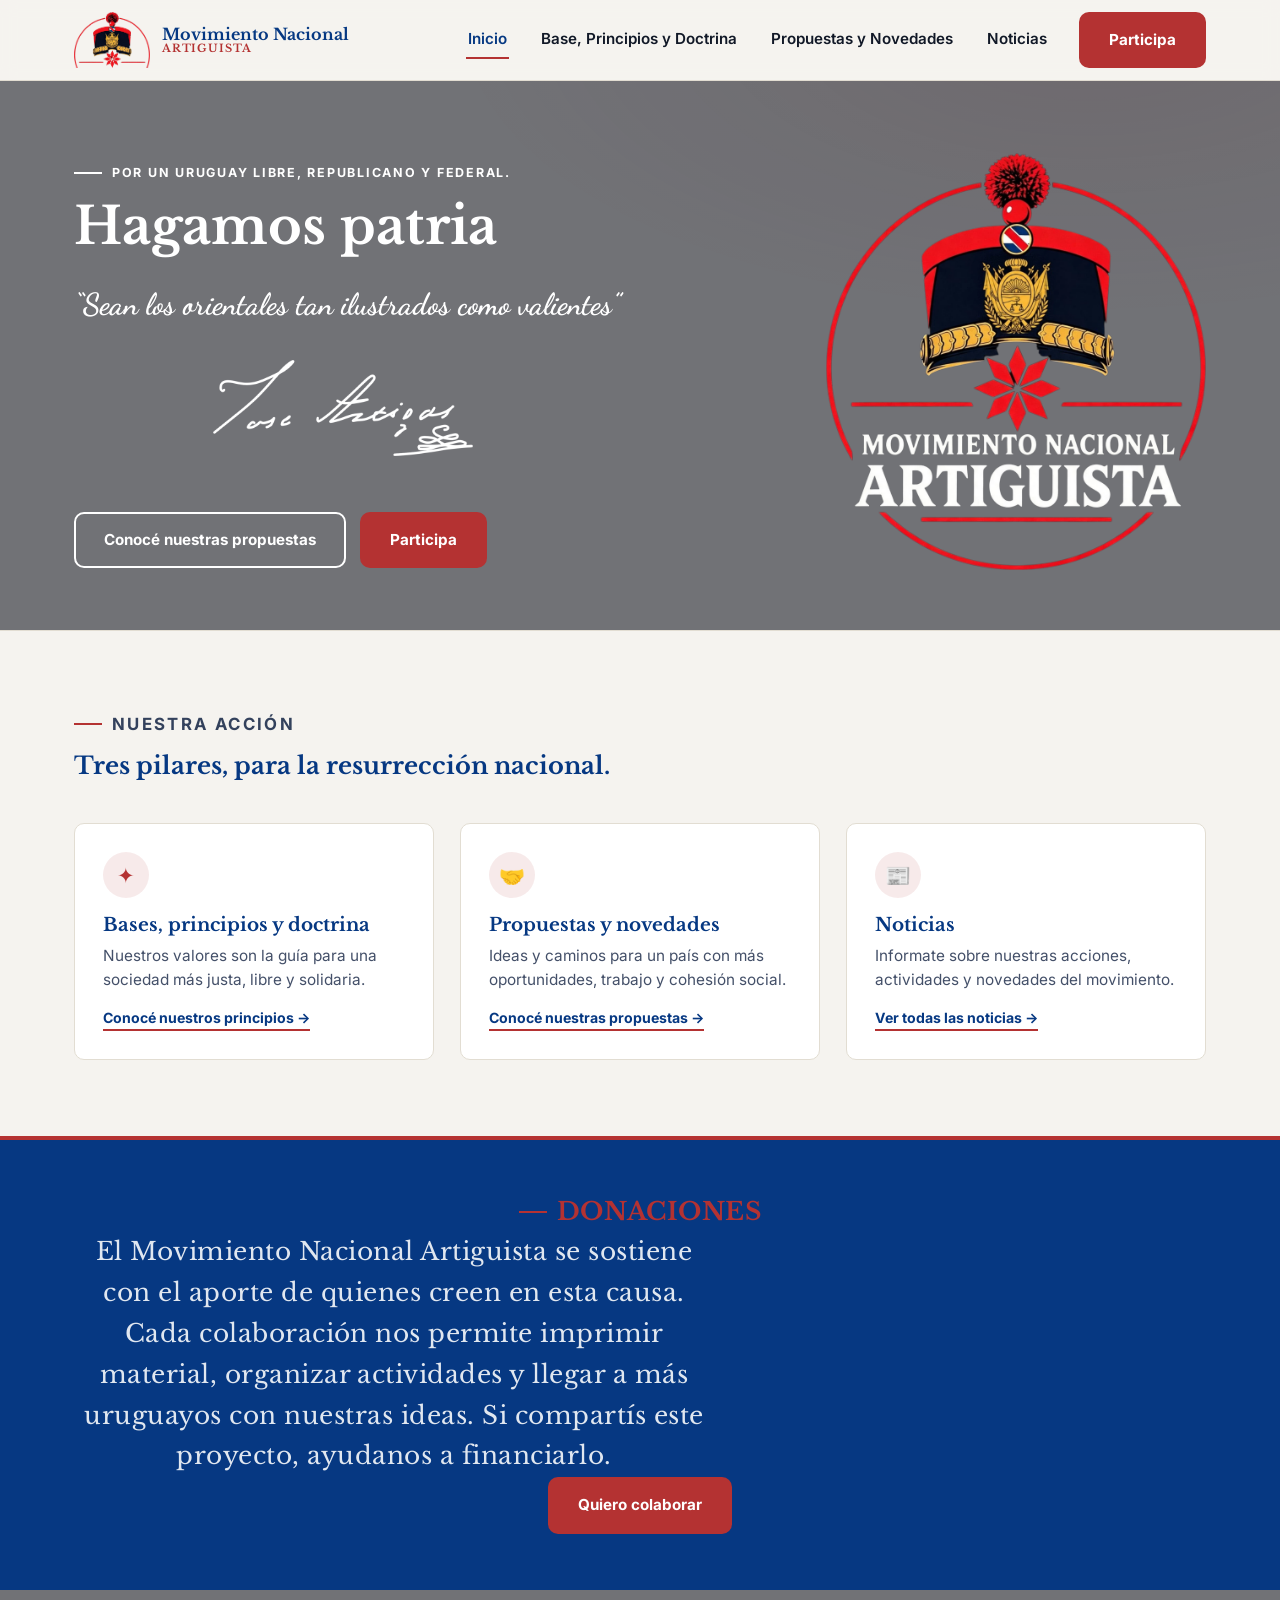
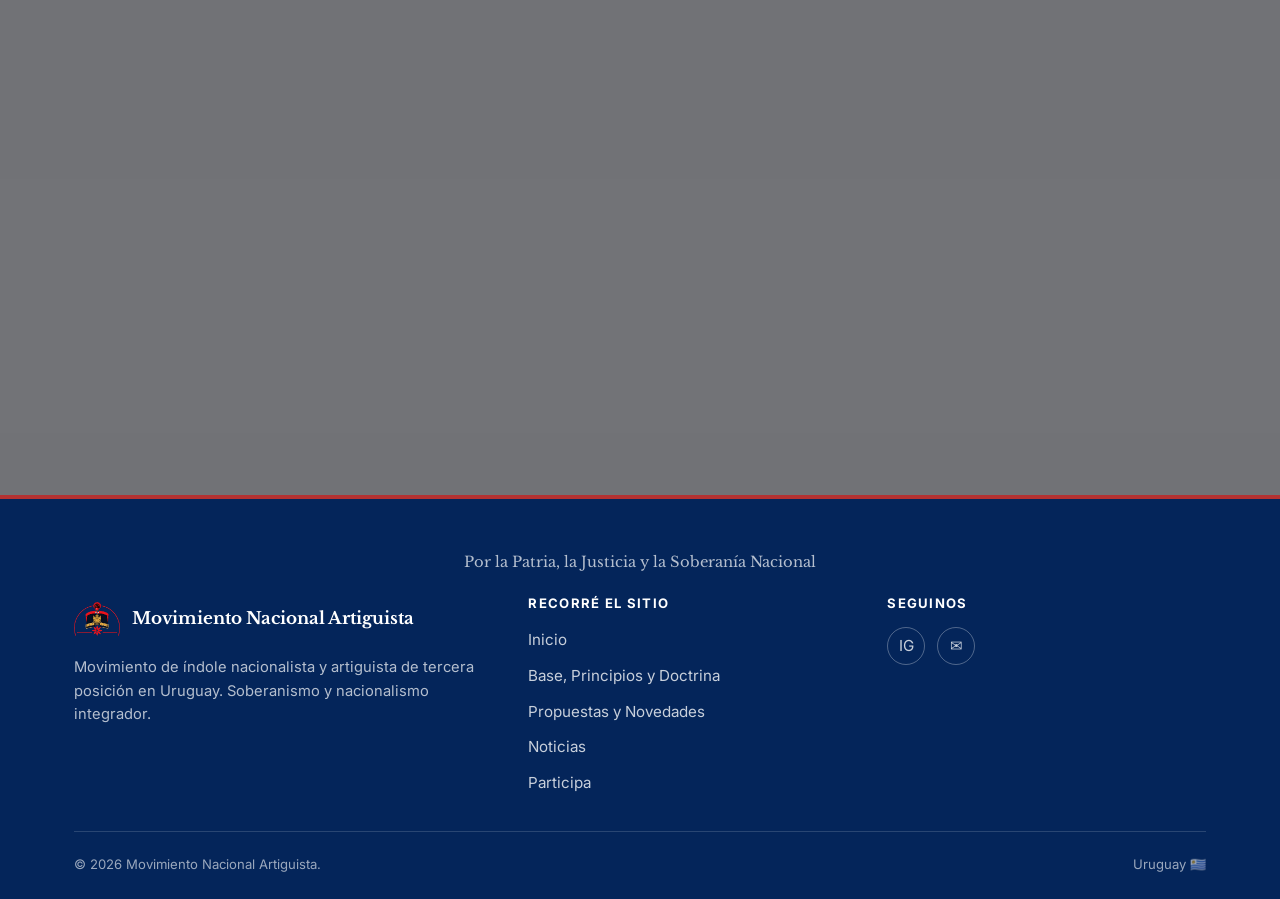
==== index.html @ 69b38fa6 "Convierte la franja de la cita en una sección de Donaciones Reemplaza "Gloria al movimiento..." por " ====
<!DOCTYPE html>
<html lang="es-UY">
<head>
<meta charset="UTF-8">
<meta name="viewport" content="width=device-width, initial-scale=1.0">
<title>Movimiento Nacional Artiguista — Hagamos patria</title>
<meta name="description" content="Movimiento Nacional Artiguista: nuestros principios, propuestas y actualidad. Nacionalismo de tercera posición en Uruguay, desde el legado de Artigas.">
<link rel="icon" href="assets/img/favicon.png">
<link rel="preconnect" href="https://fonts.googleapis.com">
<link rel="preconnect" href="https://fonts.gstatic.com" crossorigin>
<link href="https://fonts.googleapis.com/css2?family=Libre+Baskerville:wght@400;700&family=Inter:wght@400;500;600;700&family=Dancing+Script:wght@600;700&display=swap" rel="stylesheet">
<link rel="stylesheet" href="assets/css/styles.css">
</head>
<body>

<header class="encabezado">
  <div class="contenedor encabezado__barra">
    <a href="index.html" class="marca">
      <img src="assets/img/logo-sin-fondo.png" alt="Escudo del Movimiento Nacional Artiguista">
      <span class="marca__texto">
        <strong>Movimiento Nacional</strong>
        <span>ARTIGUISTA</span>
      </span>
    </a>
    <nav class="nav-principal" aria-label="Navegación principal">
      <a href="index.html" aria-current="page">Inicio</a>
      <a href="principios.html">Base, Principios y Doctrina</a>
      <a href="propuestas.html">Propuestas y Novedades</a>
      <a href="noticias.html">Noticias</a>
      <a href="participa.html" class="boton boton-rojo">Participa</a>
    </nav>
    <button class="menu-toggle" aria-label="Abrir menú" aria-expanded="false"><span></span></button>
  </div>
</header>

<main>
  <section class="hero hero--video">
    <video class="seccion__video-fondo" autoplay muted loop playsinline>
      <source src="assets/video/bandera-mna-filtro.mp4" type="video/mp4">
    </video>
    <div class="seccion__video-capa"></div>
    <div class="contenedor hero__grid">
      <div>
        <p class="eyebrow">Por un Uruguay libre, republicano y federal.</p>
        <h1>Hagamos patria</h1>
        <div class="hero__cita">
          <p class="hero__lead">&ldquo;Sean los orientales tan ilustrados como valientes&rdquo;</p>
          <img src="assets/img/firma-artigas.png" alt="Firma de José Artigas" class="hero__firma">
        </div>
        <div class="hero__acciones">
          <a href="propuestas.html" class="boton boton-secundario">Conocé nuestras propuestas</a>
          <a href="participa.html" class="boton boton-rojo">Participa</a>
        </div>
      </div>
      <div class="hero__logo">
        <img src="assets/img/logo-nuevo.png" alt="Escudo del Movimiento Nacional Artiguista">
      </div>
    </div>
  </section>

  <section class="seccion">
    <div class="contenedor">
      <div class="seccion__cabecera">
        <p class="eyebrow">Nuestra acción</p>
        <h2>Tres pilares, para la resurrección nacional.</h2>
      </div>
      <div class="grilla-3">
        <article class="tarjeta">
          <div class="tarjeta__icono">✦</div>
          <h3>Bases, principios y doctrina</h3>
          <p>Nuestros valores son la guía para una sociedad más justa, libre y solidaria.</p>
          <a href="principios.html" class="tarjeta__enlace">Conocé nuestros principios →</a>
        </article>
        <article class="tarjeta">
          <div class="tarjeta__icono">🤝</div>
          <h3>Propuestas y novedades</h3>
          <p>Ideas y caminos para un país con más oportunidades, trabajo y cohesión social.</p>
          <a href="propuestas.html" class="tarjeta__enlace">Conocé nuestras propuestas →</a>
        </article>
        <article class="tarjeta">
          <div class="tarjeta__icono">📰</div>
          <h3>Noticias</h3>
          <p>Informate sobre nuestras acciones, actividades y novedades del movimiento.</p>
          <a href="noticias.html" class="tarjeta__enlace">Ver todas las noticias →</a>
        </article>
      </div>
    </div>
  </section>

  <section class="franja-lema">
    <div class="contenedor">
      <p class="eyebrow">Donaciones</p>
      <p class="franja-lema__texto">El Movimiento Nacional Artiguista se sostiene con el aporte de quienes creen en esta causa. Cada colaboración nos permite imprimir material, organizar actividades y llegar a más uruguayos con nuestras ideas. Si compartís este proyecto, ayudanos a financiarlo.</p>
      <a href="participa.html" class="boton boton-rojo">Quiero colaborar</a>
    </div>
  </section>

  <section class="franja-video">
    <video class="seccion__video-fondo" autoplay muted loop playsinline>
      <source src="assets/video/bandera-ondea.mp4" type="video/mp4">
    </video>
    <div class="seccion__video-capa"></div>
  </section>

</main>

<footer class="pie">
  <div class="contenedor">
    <p class="pie__lema">Por la Patria, la Justicia y la Soberanía Nacional</p>
    <div class="pie__grid">
      <div>
        <div class="pie__marca">
          <img src="assets/img/logo-sin-fondo.png" alt="Escudo del Movimiento Nacional Artiguista">
          <strong>Movimiento Nacional Artiguista</strong>
        </div>
        <p>Movimiento de índole nacionalista y artiguista de tercera posición en Uruguay. Soberanismo y nacionalismo integrador.</p>
      </div>
      <div>
        <h4>Recorré el sitio</h4>
        <ul>
          <li><a href="index.html">Inicio</a></li>
          <li><a href="principios.html">Base, Principios y Doctrina</a></li>
          <li><a href="propuestas.html">Propuestas y Novedades</a></li>
          <li><a href="noticias.html">Noticias</a></li>
          <li><a href="participa.html">Participa</a></li>
        </ul>
      </div>
      <div>
        <h4>Seguinos</h4>
        <div class="pie__redes">
          <a href="https://www.instagram.com/movimiento_nacionalartiguista/" target="_blank" rel="noopener">IG</a>
          <a href="mailto:mna1811.uy@gmail.com">✉</a>
        </div>
      </div>
    </div>
    <div class="pie__inferior">
      <span>© 2026 Movimiento Nacional Artiguista.</span>
      <span>Uruguay 🇺🇾</span>
    </div>
  </div>
</footer>

<script src="assets/js/backend.js"></script>
<script src="assets/js/main.js"></script>
</body>
</html>
---- assets/css/styles.css ----
/* ==========================================================================
   Movimiento Nacional Artiguista — sistema de estilos
   Paleta e identidad tomadas de la propuesta de marca (idea.png):
   Azul #063882 · Rojo #B43232 · Fondo #F5F3EF · Texto #111827
   ========================================================================== */

:root {
  --azul: #063882;
  --azul-oscuro: #04255a;
  --rojo: #b43232;
  --crema: #f5f3ef;
  --tinta: #111827;
  --blanco: #ffffff;
  --borde: #e2ddd2;

  --fuente-titulo: "Libre Baskerville", "Georgia", serif;
  --fuente-texto: "Inter", "Manrope", -apple-system, BlinkMacSystemFont, sans-serif;

  --radio: 10px;
  --sombra: 0 12px 30px rgba(6, 56, 130, 0.12);
  --ancho-maximo: 1180px;
}

* { box-sizing: border-box; }

html { scroll-behavior: smooth; }

body {
  margin: 0;
  background: var(--crema);
  color: var(--tinta);
  font-family: var(--fuente-texto);
  line-height: 1.6;
  -webkit-font-smoothing: antialiased;
}

img { max-width: 100%; display: block; }

a { color: inherit; text-decoration: none; }

h1, h2, h3, h4 {
  font-family: var(--fuente-titulo);
  line-height: 1.15;
  margin: 0 0 .5em;
  color: var(--azul);
  font-weight: 700;
}

p { margin: 0 0 1em; }

.contenedor {
  width: 100%;
  max-width: var(--ancho-maximo);
  margin: 0 auto;
  padding: 0 24px;
}

.eyebrow {
  display: inline-flex;
  align-items: center;
  gap: 10px;
  font-size: .78rem;
  font-weight: 700;
  letter-spacing: .14em;
  text-transform: uppercase;
  color: var(--rojo);
  margin-bottom: 14px;
}
.eyebrow::before {
  content: "";
  width: 28px;
  height: 2px;
  background: var(--rojo);
  display: inline-block;
}

/* ---------- Botones ---------- */
.boton {
  display: inline-flex;
  align-items: center;
  justify-content: center;
  gap: 8px;
  padding: 14px 28px;
  border-radius: var(--radio);
  font-family: var(--fuente-texto);
  font-weight: 700;
  font-size: .95rem;
  border: 2px solid transparent;
  cursor: pointer;
  transition: transform .15s ease, background .15s ease, color .15s ease, border-color .15s ease;
}
.boton:hover { transform: translateY(-2px); }
.boton-primario { background: var(--azul); color: var(--blanco); }
.boton-primario:hover { background: var(--azul-oscuro); }
.boton-secundario { background: transparent; border-color: var(--azul); color: var(--azul); }
.boton-secundario:hover { background: var(--azul); color: var(--blanco); }
.boton-rojo { background: var(--rojo); color: var(--blanco); }
.boton-rojo:hover { background: #902828; }

/* ---------- Header ---------- */
.encabezado {
  position: sticky;
  top: 0;
  z-index: 100;
  background: rgba(245, 243, 239, 0.92);
  backdrop-filter: saturate(160%) blur(8px);
  border-bottom: 1px solid var(--borde);
}
.encabezado__barra {
  display: flex;
  align-items: center;
  justify-content: space-between;
  padding: 12px 24px;
  gap: 16px;
}
.marca {
  display: flex;
  align-items: center;
  gap: 12px;
  font-family: var(--fuente-titulo);
}
.marca img { width: auto; height: 56px; object-fit: contain; }
.marca__texto { line-height: 1.05; }
.marca__texto strong { display: block; font-size: 1rem; color: var(--azul); }
.marca__texto span { display: block; font-size: .68rem; letter-spacing: .08em; color: var(--rojo); font-weight: 700; }

.nav-principal { display: flex; align-items: center; gap: 30px; }
.nav-principal a {
  font-weight: 600;
  font-size: .95rem;
  color: var(--tinta);
  padding: 6px 2px;
  border-bottom: 2px solid transparent;
  transition: color .15s ease, border-color .15s ease;
}
.nav-principal a:hover,
.nav-principal a[aria-current="page"] {
  color: var(--azul);
  border-color: var(--rojo);
}
.nav-principal a.boton-rojo,
.nav-principal a.boton-rojo:hover,
.nav-principal a.boton-rojo[aria-current="page"] {
  color: var(--blanco);
  font-weight: 700;
  padding: 14px 28px;
  border-radius: var(--radio);
  border-color: transparent;
}

.menu-toggle {
  display: none;
  background: none;
  border: 2px solid var(--azul);
  border-radius: 8px;
  width: 42px;
  height: 38px;
  cursor: pointer;
  align-items: center;
  justify-content: center;
}
.menu-toggle span,
.menu-toggle span::before,
.menu-toggle span::after {
  content: "";
  display: block;
  width: 20px;
  height: 2px;
  background: var(--azul);
  position: relative;
}
.menu-toggle span::before { position: absolute; top: -6px; }
.menu-toggle span::after { position: absolute; top: 6px; }

/* ---------- Hero ---------- */
.hero {
  position: relative;
  overflow: hidden;
  background:
    radial-gradient(1100px 500px at 85% -10%, rgba(180,50,50,.10), transparent 60%),
    var(--crema);
  border-bottom: 1px solid var(--borde);
}
.hero__grid {
  display: grid;
  grid-template-columns: 1.05fr .95fr;
  gap: 40px;
  align-items: center;
  padding: 72px 24px 60px;
}
.hero h1 { font-size: clamp(2.1rem, 4vw, 3.2rem); }
.hero__lead { font-size: 1.12rem; max-width: 46ch; color: #33415c; }
.hero__acciones { display: flex; gap: 14px; margin-top: 28px; flex-wrap: wrap; }

.hero__grafico {
  position: relative;
  aspect-ratio: 4 / 3;
  border-radius: 18px;
  background: linear-gradient(135deg, var(--azul) 0%, var(--azul) 52%, var(--crema) 52%, var(--crema) 100%);
  box-shadow: var(--sombra);
  display: flex;
  align-items: center;
  justify-content: center;
  overflow: hidden;
}
.hero__grafico img { width: 62%; filter: drop-shadow(0 10px 20px rgba(0,0,0,.25)); }
.hero__grafico::after {
  content: "";
  position: absolute; inset: 0;
  background: repeating-linear-gradient(45deg, rgba(255,255,255,.05) 0 2px, transparent 2px 6px);
  pointer-events: none;
}

/* ---------- Franja lema ---------- */
.franja-lema {
  background: var(--azul);
  color: var(--blanco);
  text-align: center;
  padding: 56px 24px;
  position: relative;
}
.franja-lema::before {
  content: "";
  position: absolute; top: 0; left: 0; right: 0; height: 4px;
  background: var(--rojo);
}
.franja-lema p {
  margin: 0;
  font-family: var(--fuente-titulo);
  font-size: clamp(1.05rem, 2.2vw, 1.55rem);
  letter-spacing: .02em;
}
.franja-lema .eyebrow { justify-content: center; }
.franja-lema__texto {
  font-family: var(--fuente-texto);
  font-size: 1.05rem;
  line-height: 1.65;
  letter-spacing: normal;
  max-width: 640px;
  margin: 0 auto 26px;
  color: rgba(255,255,255,.88);
}

/* ---------- Secciones genéricas ---------- */
.seccion { padding: 76px 24px; }
.seccion--alterna { background: var(--blanco); border-top: 1px solid var(--borde); border-bottom: 1px solid var(--borde); }

.seccion--video { position: relative; overflow: hidden; }
.seccion__video-fondo {
  position: absolute; inset: 0; width: 100%; height: 100%;
  object-fit: cover; z-index: 0;
}
.seccion__video-capa { position: absolute; inset: 0; background: rgba(6,10,20,.55); z-index: 1; }
.seccion--video > .contenedor { position: relative; z-index: 2; }
.seccion--video .seccion__cabecera p.eyebrow { color: #fff; }
.seccion--video .seccion__cabecera p.eyebrow::before { background: #fff; }
.seccion--video .seccion__cabecera h2 { color: #fff; }
.hero--video .seccion__video-fondo { inset: 0 0 auto 0; height: 150%; object-position: center top; }
.franja-video { position: relative; overflow: hidden; height: 505px; }
.hero__cita { display: inline-block; text-align: center; max-width: 100%; }
.hero__cita .hero__lead {
  text-align: left;
  font-family: 'Dancing Script', cursive;
  font-weight: 700;
  font-size: 1.9rem;
  max-width: none;
}
.hero__firma { display: block; width: min(70%, 260px); height: auto; margin: 10px auto 28px; transform: translateX(-18px); }
.hero__logo { display: flex; align-items: center; justify-content: flex-end; }
.hero__logo img { width: min(100%, 380px); }
.hero--video > .contenedor { position: relative; z-index: 2; }
.hero--video .eyebrow { color: #fff; }
.hero--video .eyebrow::before { background: #fff; }
.hero--video h1,
.hero--video .hero__lead { color: #fff; }
.hero--video .boton-secundario { border-color: #fff; color: #fff; }
.hero--video .boton-secundario:hover { background: #fff; color: var(--azul); }
.seccion__cabecera { max-width: 720px; margin-bottom: 44px; }
.seccion__cabecera p { color: #33415c; font-size: 1.05rem; }

.pagina-hero {
  padding: 56px 24px 44px;
  border-bottom: 1px solid var(--borde);
  background: linear-gradient(180deg, rgba(6,56,130,.05), transparent);
}
.pagina-hero h1 { font-size: clamp(1.9rem, 3.4vw, 2.6rem); }
.pagina-hero__lead { max-width: 62ch; color: #33415c; font-size: 1.08rem; }
.pagina-hero .boton { margin-top: 22px; }

/* ---------- Tarjetas / grillas ---------- */
.grilla-3 { display: grid; grid-template-columns: repeat(3, 1fr); gap: 26px; }
.grilla-2 { display: grid; grid-template-columns: repeat(2, 1fr); gap: 26px; }

.seccion-dividida {
  display: grid;
  grid-template-columns: 1fr 1fr;
  gap: 48px;
  align-items: center;
}
.seccion-dividida--participa { grid-template-columns: 1.1fr .9fr; align-items: flex-start; }
.seccion-dividida > *,
.grilla-3 > *,
.grilla-2 > *,
.admin-mensajes-grid > * { min-width: 0; }

.tarjeta {
  background: var(--blanco);
  border: 1px solid var(--borde);
  border-radius: var(--radio);
  padding: 28px;
  transition: transform .15s ease, box-shadow .15s ease;
}
.tarjeta:hover { transform: translateY(-4px); box-shadow: var(--sombra); }
.tarjeta__icono {
  width: 46px; height: 46px;
  display: flex; align-items: center; justify-content: center;
  border-radius: 50%;
  background: rgba(180,50,50,.10);
  color: var(--rojo);
  margin-bottom: 16px;
  font-size: 1.3rem;
}
.tarjeta h3 { font-size: 1.15rem; margin-bottom: 8px; }
.tarjeta p { color: #445069; font-size: .96rem; margin-bottom: 0; }
.tarjeta__enlace {
  display: inline-block;
  margin-top: 14px;
  font-weight: 700;
  font-size: .88rem;
  color: var(--azul);
  border-bottom: 2px solid var(--rojo);
}

.tarjeta--principio { border-top: 4px solid var(--rojo); }
.tarjeta--noticia { display: flex; flex-direction: column; gap: 10px; }
.tarjeta--noticia .fecha {
  font-size: .78rem; text-transform: uppercase; letter-spacing: .08em;
  color: var(--rojo); font-weight: 700;
}

/* ---------- Propuestas: bloques con numeración ---------- */
.eje-propuesta {
  display: grid;
  grid-template-columns: 90px 1fr;
  gap: 22px;
  padding: 30px 0;
  border-bottom: 1px solid var(--borde);
}
.eje-propuesta:last-child { border-bottom: none; }
.eje-propuesta__numero {
  font-family: var(--fuente-titulo);
  font-size: 2.4rem;
  color: var(--rojo);
  opacity: .85;
}
.eje-propuesta ul { margin: 12px 0 0; padding-left: 20px; color: #33415c; }
.eje-propuesta li { margin-bottom: 6px; }

/* ---------- Formulario Participá ---------- */
.formulario {
  background: var(--blanco);
  border: 1px solid var(--borde);
  border-radius: 14px;
  padding: 34px;
  box-shadow: var(--sombra);
}
.campo { margin-bottom: 18px; display: flex; flex-direction: column; gap: 6px; }
.campo label { font-weight: 700; font-size: .88rem; }
.campo input,
.campo select,
.campo textarea {
  font-family: var(--fuente-texto);
  font-size: .96rem;
  padding: 12px 14px;
  border: 1px solid var(--borde);
  border-radius: 8px;
  background: var(--crema);
  color: var(--tinta);
}
.campo input:focus,
.campo select:focus,
.campo textarea:focus {
  outline: none;
  border-color: var(--azul);
  background: var(--blanco);
}
.campo-fila { display: grid; grid-template-columns: 1fr 1fr; gap: 16px; }
.mensaje-envio {
  display: none;
  margin-top: 16px;
  padding: 14px 16px;
  border-radius: 8px;
  background: rgba(6,56,130,.08);
  color: var(--azul);
  font-weight: 600;
  font-size: .92rem;
}
.mensaje-envio.visible { display: block; }

.vias-contacto { display: flex; flex-direction: column; gap: 22px; }
.via-contacto { display: flex; gap: 14px; align-items: flex-start; }
.via-contacto__icono {
  width: 42px; height: 42px; border-radius: 50%;
  background: var(--azul); color: var(--blanco);
  display: flex; align-items: center; justify-content: center;
  flex-shrink: 0; font-size: 1.05rem;
}
.via-contacto h4 { margin: 0 0 4px; font-family: var(--fuente-texto); font-size: 1rem; color: var(--tinta); }
.via-contacto p { margin: 0; color: #445069; font-size: .92rem; }
.via-contacto a { color: var(--azul); font-weight: 700; }

/* ---------- Footer ---------- */
.pie {
  background: var(--azul-oscuro);
  color: rgba(255,255,255,.88);
  padding: 56px 24px 24px;
  position: relative;
}
.pie::before {
  content: "";
  position: absolute; top: 0; left: 0; right: 0; height: 4px;
  background: var(--rojo);
}
.pie__grid {
  display: grid;
  grid-template-columns: 1.3fr 1fr 1fr;
  gap: 40px;
  padding-bottom: 36px;
  border-bottom: 1px solid rgba(255,255,255,.15);
}
.pie__marca { display: flex; gap: 12px; align-items: center; margin-bottom: 14px; }
.pie__marca img { width: 46px; height: 46px; object-fit: contain; }
.pie__marca strong { display: block; font-family: var(--fuente-titulo); color: var(--blanco); font-size: 1.05rem; }
.pie p { color: rgba(255,255,255,.7); font-size: .92rem; }
.pie h4 { color: var(--blanco); font-family: var(--fuente-texto); font-size: .82rem; text-transform: uppercase; letter-spacing: .1em; margin-bottom: 16px; }
.pie ul { list-style: none; margin: 0; padding: 0; display: flex; flex-direction: column; gap: 10px; }
.pie a { color: rgba(255,255,255,.78); font-size: .95rem; }
.pie a:hover { color: var(--blanco); }
.pie__redes { display: flex; gap: 12px; margin-top: 8px; }
.pie__redes a {
  width: 38px; height: 38px; border-radius: 50%;
  border: 1px solid rgba(255,255,255,.3);
  display: flex; align-items: center; justify-content: center;
}
.pie__redes a:hover { background: var(--rojo); border-color: var(--rojo); }
.pie__inferior {
  display: flex; justify-content: space-between; align-items: center;
  padding-top: 22px; font-size: .82rem; color: rgba(255,255,255,.6);
  flex-wrap: wrap; gap: 10px;
}
.pie__lema { font-family: var(--fuente-titulo); color: var(--blanco); text-align: center; margin: 0 0 22px; font-size: 1rem; }

/* ---------- Banner modo demo ---------- */
.banner-demo {
  background: #fff8e6;
  border: 1px solid #f0d585;
  color: #6b5310;
  padding: 12px 18px;
  border-radius: 8px;
  font-size: .88rem;
  display: flex;
  gap: 10px;
  align-items: flex-start;
  margin-bottom: 30px;
}
.banner-demo strong { color: #4d3c0a; }

/* ---------- Pestañas (tabs) ---------- */
.pestanas {
  display: flex;
  gap: 6px;
  border-bottom: 1px solid var(--borde);
  margin-bottom: 32px;
  flex-wrap: wrap;
}
.pestana {
  background: none;
  border: none;
  padding: 12px 18px;
  font-family: var(--fuente-texto);
  font-weight: 700;
  font-size: .92rem;
  color: #6b7690;
  cursor: pointer;
  border-bottom: 3px solid transparent;
  margin-bottom: -1px;
}
.pestana:hover { color: var(--azul); }
.pestana.activa { color: var(--azul); border-color: var(--rojo); }
.panel-pestana { display: none; }
.panel-pestana.activo { display: block; }

/* ---------- Cuenta / auth ---------- */
.tarjeta-auth {
  max-width: 420px;
  margin: 0 auto;
  background: var(--blanco);
  border: 1px solid var(--borde);
  border-radius: 14px;
  padding: 34px;
  box-shadow: var(--sombra);
}
.tarjeta-auth__cambiar {
  text-align: center;
  margin-top: 16px;
  font-size: .9rem;
  color: #445069;
}
.tarjeta-auth__cambiar button {
  background: none; border: none; padding: 0;
  color: var(--azul); font-weight: 700; cursor: pointer; font-size: .9rem;
}
.error-form {
  display: none;
  background: #fdeceb;
  border: 1px solid #f3b8b3;
  color: #8a1f16;
  padding: 10px 14px;
  border-radius: 8px;
  font-size: .86rem;
  margin-bottom: 14px;
}
.error-form.visible { display: block; }
.credenciales-demo {
  background: var(--crema);
  border: 1px dashed var(--borde);
  border-radius: 8px;
  padding: 10px 14px;
  font-size: .82rem;
  color: #445069;
  margin-top: 18px;
}

/* ---------- Cabecera de sesión ---------- */
.cabecera-sesion {
  display: flex;
  justify-content: space-between;
  align-items: center;
  flex-wrap: wrap;
  gap: 14px;
  margin-bottom: 30px;
  padding-bottom: 22px;
  border-bottom: 1px solid var(--borde);
}
.cabecera-sesion__saludo strong { color: var(--azul); }
.insignia-rol {
  display: inline-block;
  font-size: .7rem;
  font-weight: 700;
  text-transform: uppercase;
  letter-spacing: .06em;
  padding: 3px 10px;
  border-radius: 999px;
  background: rgba(6,56,130,.10);
  color: var(--azul);
  margin-left: 8px;
}

/* ---------- Publicaciones del muro ---------- */
.form-post {
  background: var(--blanco);
  border: 1px solid var(--borde);
  border-radius: 14px;
  padding: 24px;
  margin-bottom: 32px;
}
.form-post textarea { width: 100%; }
.form-post__pie { display: flex; justify-content: space-between; align-items: center; margin-top: 14px; gap: 12px; flex-wrap: wrap; }
.selector-archivo {
  display: inline-flex; align-items: center; gap: 8px;
  font-size: .86rem; font-weight: 600; color: var(--azul);
  cursor: pointer; border: 1px dashed var(--azul); border-radius: 8px; padding: 8px 14px;
}
.selector-archivo input { display: none; }
.previsualizacion { margin-top: 12px; max-width: 220px; border-radius: 8px; overflow: hidden; position: relative; display: none; }
.previsualizacion.visible { display: block; }
.previsualizacion img { width: 100%; display: block; }
.previsualizacion button {
  position: absolute; top: 6px; right: 6px;
  background: rgba(17,24,39,.7); color: #fff; border: none;
  width: 24px; height: 24px; border-radius: 50%; cursor: pointer; font-size: .8rem;
}

.publicacion {
  background: var(--blanco);
  border: 1px solid var(--borde);
  border-radius: 14px;
  padding: 22px;
  margin-bottom: 22px;
}
.publicacion__cabecera { display: flex; justify-content: space-between; align-items: center; margin-bottom: 10px; }
.publicacion__autor { font-weight: 700; color: var(--azul); }
.publicacion__fecha { font-size: .78rem; color: #8b93a7; }
.publicacion__texto { color: var(--tinta); margin-bottom: 12px; }
.publicacion__imagen { border-radius: 10px; max-width: 100%; margin-bottom: 12px; }

.estado-pill {
  display: inline-flex; align-items: center; gap: 5px;
  font-size: .72rem; font-weight: 700; text-transform: uppercase; letter-spacing: .05em;
  padding: 3px 10px; border-radius: 999px;
}
.estado-pendiente { background: #fff3d6; color: #8a5a00; }
.estado-aprobado { background: #e2f4e6; color: #1e6b34; }
.estado-rechazado { background: #fdeceb; color: #8a1f16; }

.lista-comentarios { margin-top: 14px; padding-top: 14px; border-top: 1px solid var(--borde); display: flex; flex-direction: column; gap: 10px; }
.comentario { background: var(--crema); border-radius: 10px; padding: 10px 14px; }
.comentario__cabecera { display: flex; justify-content: space-between; font-size: .8rem; margin-bottom: 4px; }
.comentario__autor { font-weight: 700; color: var(--azul); }
.comentario__fecha { color: #8b93a7; }
.form-comentario { display: flex; gap: 10px; margin-top: 12px; }
.form-comentario input { flex: 1; }

.vacio { text-align: center; color: #8b93a7; padding: 40px 20px; font-size: .95rem; }

/* ---------- Mensajería ---------- */
.hilo-mensajes { display: flex; flex-direction: column; gap: 12px; max-height: 460px; overflow-y: auto; padding: 6px 4px 14px; margin-bottom: 18px; }
.mensaje-burbuja { max-width: 72%; padding: 12px 16px; border-radius: 14px; font-size: .92rem; line-height: 1.5; }
.mensaje-burbuja__fecha { display: block; font-size: .7rem; opacity: .7; margin-top: 4px; }
.mensaje-usuario { align-self: flex-end; background: var(--azul); color: var(--blanco); border-bottom-right-radius: 4px; }
.mensaje-admin { align-self: flex-start; background: var(--crema); color: var(--tinta); border: 1px solid var(--borde); border-bottom-left-radius: 4px; }
.form-mensaje { display: flex; gap: 10px; }
.form-mensaje input { flex: 1; }

.lista-hilos { display: flex; flex-direction: column; gap: 8px; }
.hilo-item {
  display: flex; justify-content: space-between; align-items: center; gap: 10px;
  padding: 14px 16px; border: 1px solid var(--borde); border-radius: 10px; cursor: pointer; background: var(--blanco);
  text-align: left; width: 100%; font-family: var(--fuente-texto);
}
.hilo-item:hover, .hilo-item.activo { border-color: var(--azul); background: rgba(6,56,130,.04); }
.hilo-item > span:first-child { min-width: 0; overflow: hidden; }
.hilo-item__nombre { font-weight: 700; color: var(--tinta); }
.hilo-item__preview { display: block; font-size: .82rem; color: #8b93a7; max-width: 100%; overflow: hidden; text-overflow: ellipsis; white-space: nowrap; }
.contador-sin-leer {
  background: var(--rojo); color: #fff; font-size: .72rem; font-weight: 700;
  border-radius: 999px; padding: 2px 8px; flex-shrink: 0;
}

/* ---------- Panel de administración ---------- */
.admin-subnav { display: flex; gap: 10px; margin-bottom: 26px; flex-wrap: wrap; }
.admin-subnav button {
  background: var(--crema); border: 1px solid var(--borde); border-radius: 999px;
  padding: 8px 18px; font-size: .85rem; font-weight: 700; color: #445069; cursor: pointer;
}
.admin-subnav button.activa { background: var(--azul); border-color: var(--azul); color: var(--blanco); }
.admin-panel { display: none; }
.admin-panel.activo { display: block; }

.tabla-moderacion { display: flex; flex-direction: column; gap: 16px; }
.item-moderacion {
  border: 1px solid var(--borde); border-radius: 12px; padding: 18px; background: var(--blanco);
}
.item-moderacion__acciones { display: flex; gap: 10px; margin-top: 14px; }
.boton-chico { padding: 8px 16px; font-size: .82rem; border-radius: 8px; }
.boton-aprobar { background: #1e6b34; color: #fff; border: none; }
.boton-rechazar { background: #8a1f16; color: #fff; border: none; }
.boton-eliminar { background: transparent; border: 1px solid #8a1f16; color: #8a1f16; }

.form-novedad { background: var(--blanco); border: 1px solid var(--borde); border-radius: 14px; padding: 26px; margin-bottom: 30px; }
.lista-novedades-admin { display: flex; flex-direction: column; gap: 12px; }
.novedad-admin-item {
  display: flex; justify-content: space-between; align-items: flex-start; gap: 14px;
  border: 1px solid var(--borde); border-radius: 10px; padding: 14px 18px; background: var(--blanco);
}
.novedad-admin-item h4 { margin: 0 0 4px; color: var(--tinta); font-family: var(--fuente-texto); font-size: .98rem; }
.novedad-admin-item p { margin: 0; color: #8b93a7; font-size: .8rem; }

.adjunto-tag {
  display: inline-flex; align-items: center; gap: 6px;
  font-size: .78rem; font-weight: 600; color: var(--azul);
  background: rgba(6,56,130,.08); padding: 4px 10px; border-radius: 999px; margin-top: 8px; margin-right: 6px;
}
.video-incrustado { position: relative; padding-top: 56.25%; border-radius: 10px; overflow: hidden; margin-bottom: 12px; }
.video-incrustado iframe { position: absolute; inset: 0; width: 100%; height: 100%; border: 0; }

/* ==========================================================================
   Hub de una sola página (buscador, documentos, novedades, comunidad, redes)
   ========================================================================== */

.encabezado__barra--hub { gap: 22px; }

/* ---------- Buscador ---------- */
.buscador { position: relative; flex: 1; max-width: 420px; }
.buscador input {
  width: 100%;
  font-family: var(--fuente-texto);
  font-size: .92rem;
  padding: 10px 16px;
  border-radius: 999px;
  border: 1px solid var(--borde);
  background: var(--blanco);
  color: var(--tinta);
}
.buscador input:focus { outline: none; border-color: var(--azul); }
.buscador__resultados {
  position: absolute;
  top: calc(100% + 8px);
  left: 0; right: 0;
  background: var(--blanco);
  border: 1px solid var(--borde);
  border-radius: 12px;
  box-shadow: var(--sombra);
  max-height: 360px;
  overflow-y: auto;
  z-index: 50;
  padding: 8px;
}
.buscador__resultados[hidden] { display: none; }
.buscador__grupo-titulo { font-size: .72rem; text-transform: uppercase; letter-spacing: .08em; color: #8b93a7; font-weight: 700; padding: 8px 10px 4px; }
.buscador__item {
  display: block; width: 100%; text-align: left; background: none; border: none;
  padding: 8px 10px; border-radius: 8px; cursor: pointer; font-family: var(--fuente-texto);
}
.buscador__item:hover { background: var(--crema); }
.buscador__item strong { display: block; color: var(--azul); font-size: .9rem; }
.buscador__item span { font-size: .78rem; color: #8b93a7; }
.buscador__vacio { padding: 14px 10px; font-size: .85rem; color: #8b93a7; }

/* ---------- Usuario (header) ---------- */
.usuario-widget { display: flex; align-items: center; gap: 10px; position: relative; }
.usuario-chip {
  display: flex; align-items: center; gap: 8px;
  background: var(--crema); border: 1px solid var(--borde); border-radius: 999px;
  padding: 6px 14px 6px 6px; cursor: pointer; font-family: var(--fuente-texto);
}
.usuario-chip__avatar {
  width: 28px; height: 28px; border-radius: 50%; background: var(--azul); color: var(--blanco);
  display: flex; align-items: center; justify-content: center; font-weight: 700; font-size: .8rem;
}
.usuario-chip__nombre { font-size: .85rem; font-weight: 700; color: var(--tinta); }

/* ---------- Intro ---------- */
.hub__intro { padding: 44px 24px 8px; max-width: 940px; display: flex; align-items: center; gap: 32px; }
.hub__intro-logo { flex: 0 0 auto; width: 128px; height: 128px; object-fit: contain; }
.hub__intro-texto { flex: 1 1 auto; min-width: 0; }
.hub__intro h1 { font-size: clamp(1.8rem, 3.4vw, 2.5rem); }
.hub__intro p { color: #33415c; font-size: 1.02rem; }
.hub__intro a { color: var(--azul); font-weight: 700; border-bottom: 2px solid var(--rojo); }
@media (max-width: 640px) {
  .hub__intro { flex-direction: column; text-align: center; gap: 16px; }
  .hub__intro-logo { width: 96px; height: 96px; }
}

/* ---------- Grid principal ---------- */
.hub__grid {
  display: grid;
  grid-template-columns: 260px minmax(0, 1fr) 340px;
  grid-template-areas:
    "documentos novedades comunidad"
    "redes      redes     comunidad";
  gap: 22px;
  align-items: start;
  padding: 24px 0 60px;
}
.panel-documentos { grid-area: documentos; }
.panel-novedades { grid-area: novedades; }
.panel-comunidad { grid-area: comunidad; }
.franja-redes { grid-area: redes; }

.panel-hub {
  background: var(--blanco);
  border: 1px solid var(--borde);
  border-radius: 14px;
  padding: 22px;
}
.panel-hub h2 { font-size: 1.1rem; margin-bottom: 4px; }
.panel-hub__sub { color: #8b93a7; font-size: .85rem; margin-bottom: 18px; }
.panel-hub__admin { border-bottom: 1px dashed var(--borde); padding-bottom: 18px; margin-bottom: 18px; }

.panel-comunidad {
  position: sticky;
  top: 86px;
  max-height: calc(100vh - 110px);
  overflow-y: auto;
}
.panel-comunidad .tarjeta-auth,
.panel-comunidad #form-login,
.panel-comunidad #form-registro,
.panel-comunidad #form-recuperar { max-width: none; margin: 0; border: none; padding: 0; box-shadow: none; }
.panel-comunidad .pestanas { flex-wrap: wrap; }
.pestanas--chicas .pestana { padding: 8px 12px; font-size: .85rem; }
.comunidad-nota { font-size: .85rem; color: #445069; margin-bottom: 16px; }

.enlace-recuperar {
  display: block; margin: 10px auto 0; background: none; border: none;
  color: var(--azul); font-weight: 600; font-size: .82rem; cursor: pointer; text-align: center;
}

.boton-google {
  width: 100%; display: flex; align-items: center; justify-content: center; gap: 10px;
  background: var(--blanco); border: 1px solid var(--borde); border-radius: 999px;
  padding: 11px 18px; font-family: var(--fuente-texto); font-weight: 700; font-size: .9rem;
  color: var(--tinta); cursor: pointer;
}
.boton-google:hover { border-color: var(--azul); }
.boton-google__icono {
  width: 20px; height: 20px; border-radius: 50%; background: var(--azul); color: var(--blanco);
  display: flex; align-items: center; justify-content: center; font-size: .72rem; font-weight: 700;
}

/* ---------- Documentos ---------- */
.lista-documentos { display: flex; flex-direction: column; gap: 12px; }
.documento-item {
  display: flex; align-items: flex-start; gap: 12px;
  border: 1px solid var(--borde); border-radius: 10px; padding: 14px;
}
.documento-item__icono {
  width: 36px; height: 36px; border-radius: 8px; background: rgba(180,50,50,.10); color: var(--rojo);
  display: flex; align-items: center; justify-content: center; flex-shrink: 0; font-size: 1.1rem;
}
.documento-item__cuerpo { min-width: 0; flex: 1; }
.documento-item__cuerpo h4 { margin: 0 0 2px; font-size: .92rem; color: var(--tinta); font-family: var(--fuente-texto); }
.documento-item__cuerpo p { margin: 0 0 6px; font-size: .8rem; color: #8b93a7; }
.documento-item__cuerpo a { font-size: .82rem; font-weight: 700; color: var(--azul); }
.documento-item__quitar { background: none; border: none; color: #8a1f16; cursor: pointer; font-size: .8rem; flex-shrink: 0; }

/* ---------- Feed de novedades ---------- */
.feed-novedades { display: flex; flex-direction: column; gap: 20px; }
.feed-novedades .tarjeta--noticia { border: 1px solid var(--borde); }

/* ---------- Franja redes sociales ---------- */
.franja-redes {
  background: var(--azul);
  border-radius: 14px;
  padding: 22px 26px;
  color: var(--blanco);
  display: flex;
  align-items: center;
  justify-content: space-between;
  flex-wrap: wrap;
  gap: 16px;
}
.franja-redes__pista { display: flex; align-items: center; gap: 10px; font-family: var(--fuente-titulo); }
.franja-redes__pista span {
  display: inline-flex; align-items: center; justify-content: center;
  width: 26px; height: 26px; border-radius: 50%; border: 1px solid rgba(255,255,255,.5);
  animation: franja-flecha 1.6s ease-in-out infinite;
}
.franja-redes__pista p { margin: 0; font-size: .95rem; }
@keyframes franja-flecha { 0%, 100% { transform: translateY(0); } 50% { transform: translateY(5px); } }
.franja-redes__enlaces { display: flex; gap: 12px; flex-wrap: wrap; }
.red-social {
  display: flex; align-items: center; gap: 8px;
  background: rgba(255,255,255,.12); border-radius: 999px; padding: 8px 16px 8px 8px;
  font-weight: 700; font-size: .88rem; color: var(--blanco);
}
.red-social:hover { background: rgba(255,255,255,.22); }
.red-social__icono {
  width: 26px; height: 26px; border-radius: 50%; background: var(--blanco); color: var(--azul);
  display: flex; align-items: center; justify-content: center; font-size: .7rem; font-weight: 800;
}

/* ---------- Colaboración económica ---------- */
.tarjeta-colaborar {
  background: var(--blanco); border: 1px solid var(--borde); border-radius: 14px;
  padding: 30px; text-align: center; max-width: 640px; margin: 0 auto 60px;
}
.tarjeta-colaborar p { color: #33415c; }
.colaborar-datos { font-weight: 700; color: var(--azul); background: var(--crema); border-radius: 8px; padding: 12px; }
.campo-checkbox { display: flex; align-items: center; gap: 8px; font-size: .88rem; font-weight: 600; margin-bottom: 16px; }
.campo-checkbox input { width: 16px; height: 16px; }

/* ---------- Usuarios (admin) ---------- */
.tabla-usuarios { display: flex; flex-direction: column; gap: 10px; }
.usuario-fila {
  display: flex; justify-content: space-between; align-items: center; gap: 10px; flex-wrap: wrap;
  border: 1px solid var(--borde); border-radius: 10px; padding: 12px 14px;
}
.usuario-fila__info { min-width: 0; }
.usuario-fila__info strong { display: block; font-size: .88rem; color: var(--tinta); }
.usuario-fila__info span { font-size: .78rem; color: #8b93a7; }
.usuario-fila__acciones { display: flex; gap: 6px; flex-wrap: wrap; }
.estado-suspendido { color: #8a1f16; font-weight: 700; }

/* ---------- Responsive ---------- */
@media (max-width: 1100px) {
  .hub__grid { grid-template-columns: 220px minmax(0, 1fr) 300px; }
}

@media (max-width: 900px) {
  .hero__grid { grid-template-columns: 1fr; }
  .hero__grafico { order: -1; max-width: 420px; margin: 0 auto; }
  .grilla-3 { grid-template-columns: 1fr 1fr; }
  .pie__grid { grid-template-columns: 1fr 1fr; }
  .encabezado__barra--hub { flex-wrap: wrap; }
  .buscador { order: 3; max-width: none; flex-basis: 100%; }
  .hub__grid {
    grid-template-columns: 1fr;
    grid-template-areas:
      "novedades"
      "documentos"
      "comunidad"
      "redes";
  }
  .panel-comunidad { position: static; max-height: none; }
}

@media (max-width: 720px) {
  .nav-principal {
    position: absolute;
    top: 100%; left: 0; right: 0;
    background: var(--crema);
    border-bottom: 1px solid var(--borde);
    flex-direction: column;
    align-items: flex-start;
    padding: 18px 24px 26px;
    gap: 16px;
    display: none;
  }
  .nav-principal.abierto { display: flex; }
  .menu-toggle { display: flex; }
  .grilla-3, .grilla-2, .seccion-dividida { grid-template-columns: 1fr; }
  .campo-fila { grid-template-columns: 1fr; }
  .eje-propuesta { grid-template-columns: 56px 1fr; }
  .pie__grid { grid-template-columns: 1fr; }
  .pie__inferior { flex-direction: column; align-items: flex-start; }
  .mensaje-burbuja { max-width: 88%; }
  .cabecera-sesion { flex-direction: column; align-items: flex-start; }
  .admin-mensajes-grid { grid-template-columns: 1fr !important; }
}
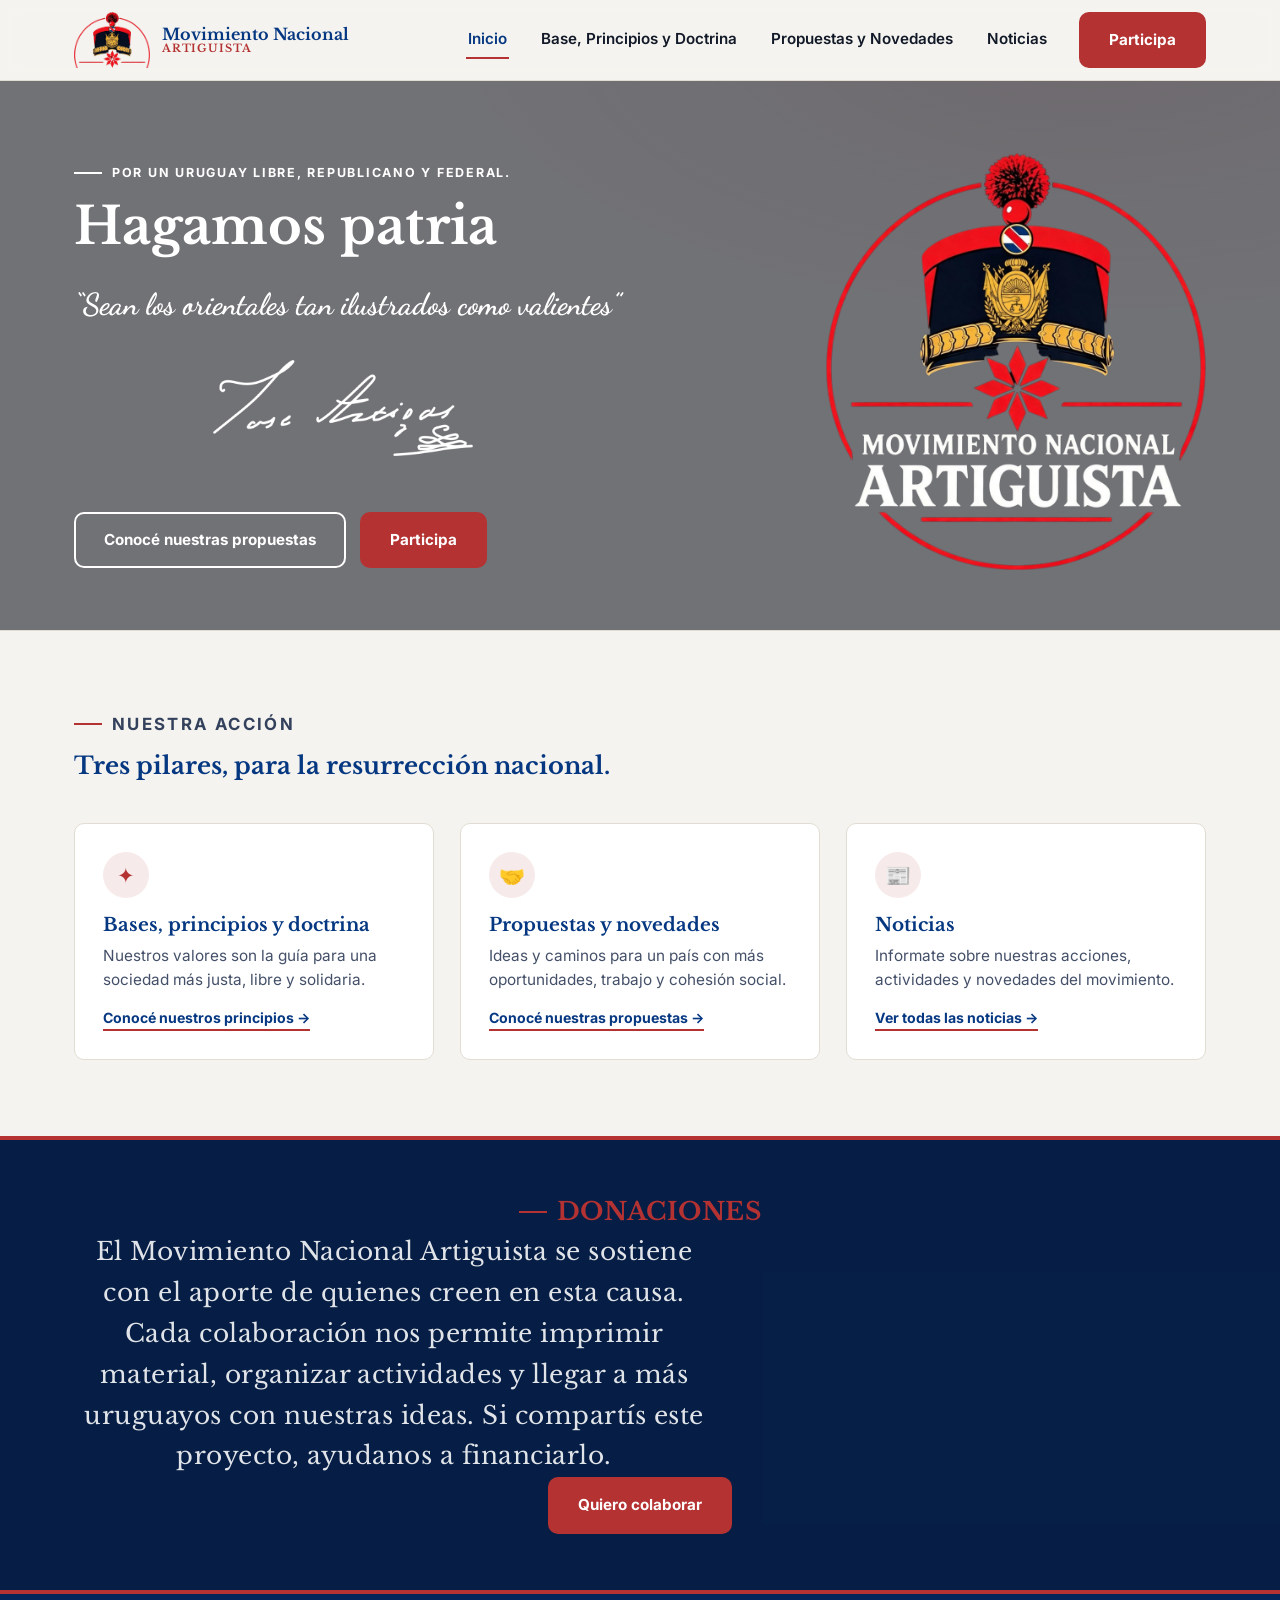
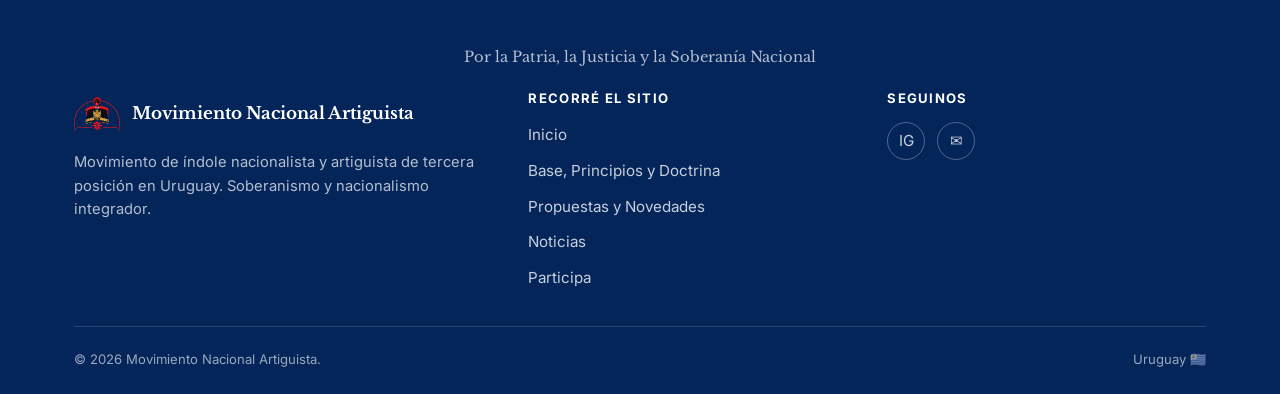
==== commit dc093ae1: "Pone el video de la bandera como fondo de la sección Donaciones Se elimina la franja de video separa" ====
--- a/index.html
+++ b/index.html
@@ -88,18 +88,15 @@
   </section>
 
   <section class="franja-lema">
+    <video class="seccion__video-fondo" autoplay muted loop playsinline>
+      <source src="assets/video/bandera-ondea.mp4" type="video/mp4">
+    </video>
+    <div class="seccion__video-capa"></div>
     <div class="contenedor">
       <p class="eyebrow">Donaciones</p>
       <p class="franja-lema__texto">El Movimiento Nacional Artiguista se sostiene con el aporte de quienes creen en esta causa. Cada colaboración nos permite imprimir material, organizar actividades y llegar a más uruguayos con nuestras ideas. Si compartís este proyecto, ayudanos a financiarlo.</p>
       <a href="participa.html" class="boton boton-rojo">Quiero colaborar</a>
     </div>
-  </section>
-
-  <section class="franja-video">
-    <video class="seccion__video-fondo" autoplay muted loop playsinline>
-      <source src="assets/video/bandera-ondea.mp4" type="video/mp4">
-    </video>
-    <div class="seccion__video-capa"></div>
   </section>
 
 </main>
--- a/assets/css/styles.css
+++ b/assets/css/styles.css
@@ -218,12 +218,15 @@
   text-align: center;
   padding: 56px 24px;
   position: relative;
+  overflow: hidden;
 }
 .franja-lema::before {
   content: "";
   position: absolute; top: 0; left: 0; right: 0; height: 4px;
   background: var(--rojo);
-}
+  z-index: 2;
+}
+.franja-lema > .contenedor { position: relative; z-index: 2; }
 .franja-lema p {
   margin: 0;
   font-family: var(--fuente-titulo);
@@ -256,7 +259,6 @@
 .seccion--video .seccion__cabecera p.eyebrow::before { background: #fff; }
 .seccion--video .seccion__cabecera h2 { color: #fff; }
 .hero--video .seccion__video-fondo { inset: 0 0 auto 0; height: 150%; object-position: center top; }
-.franja-video { position: relative; overflow: hidden; height: 505px; }
 .hero__cita { display: inline-block; text-align: center; max-width: 100%; }
 .hero__cita .hero__lead {
   text-align: left;
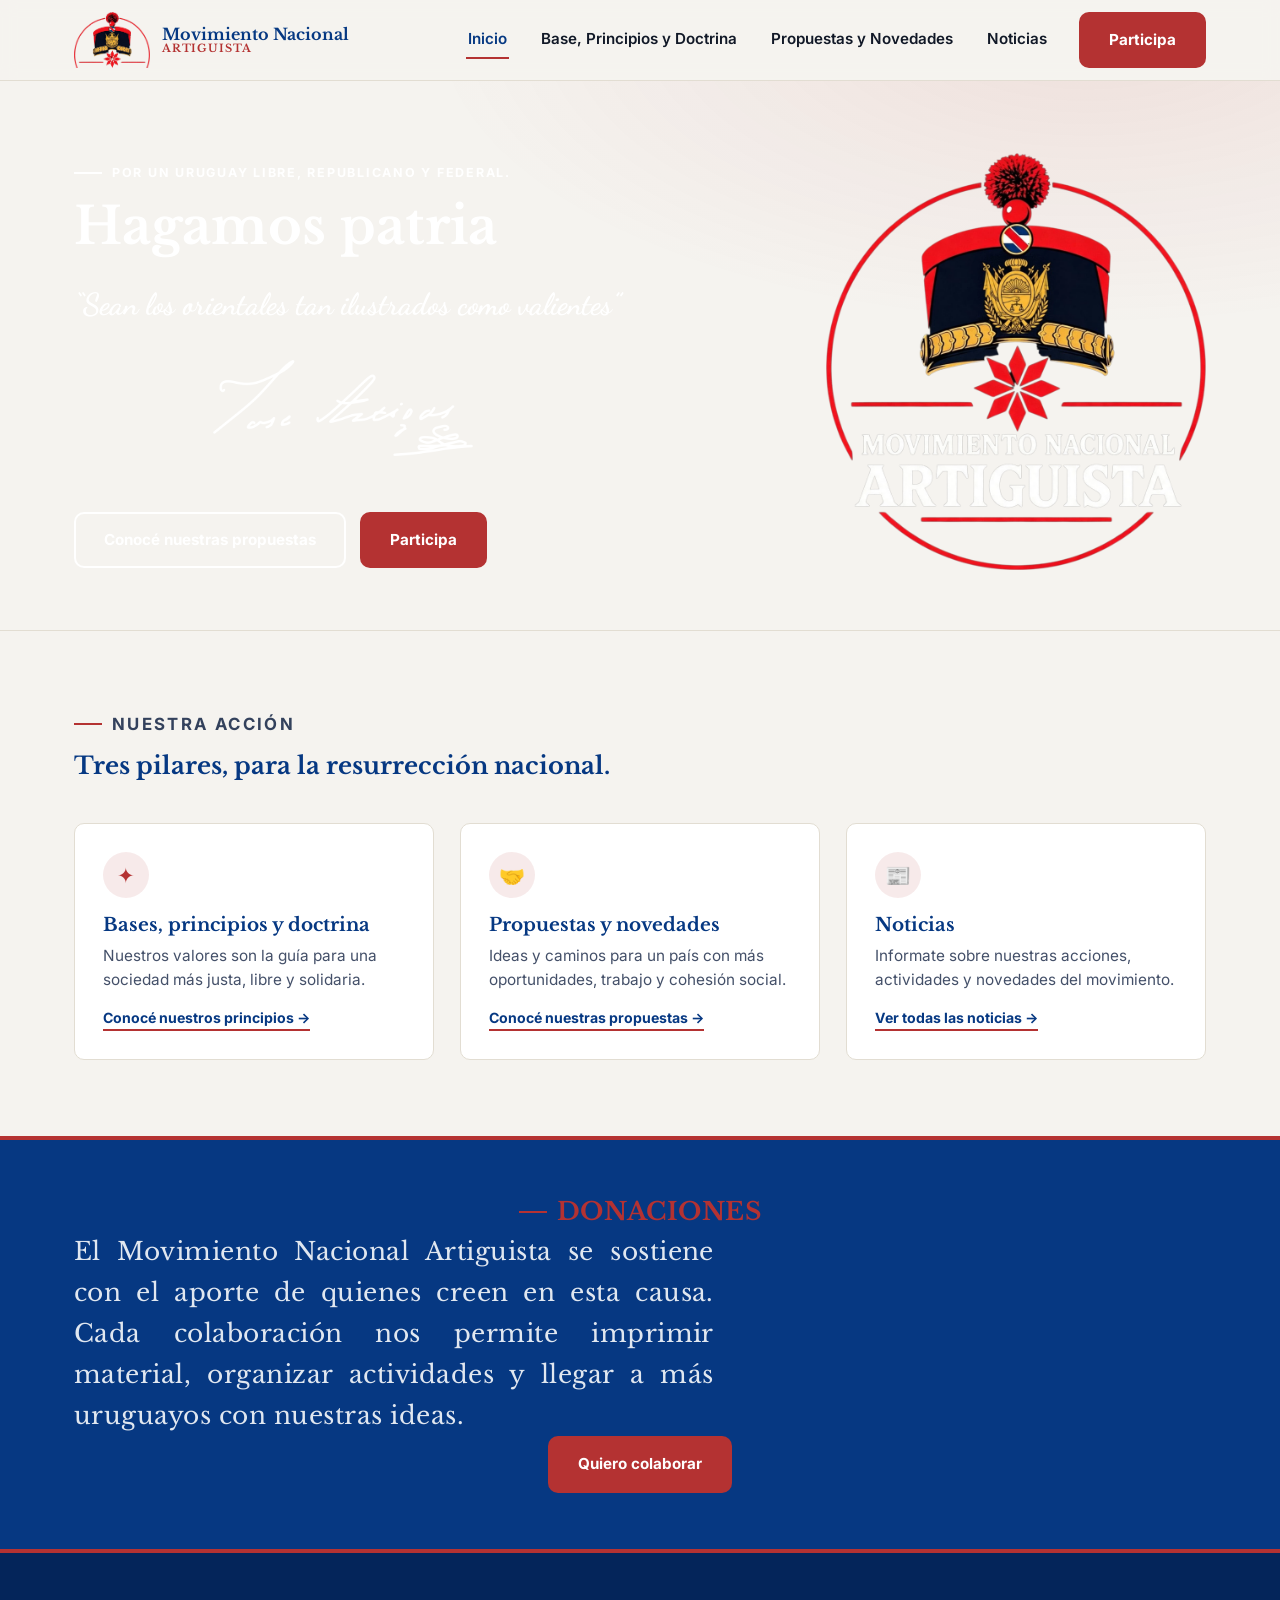
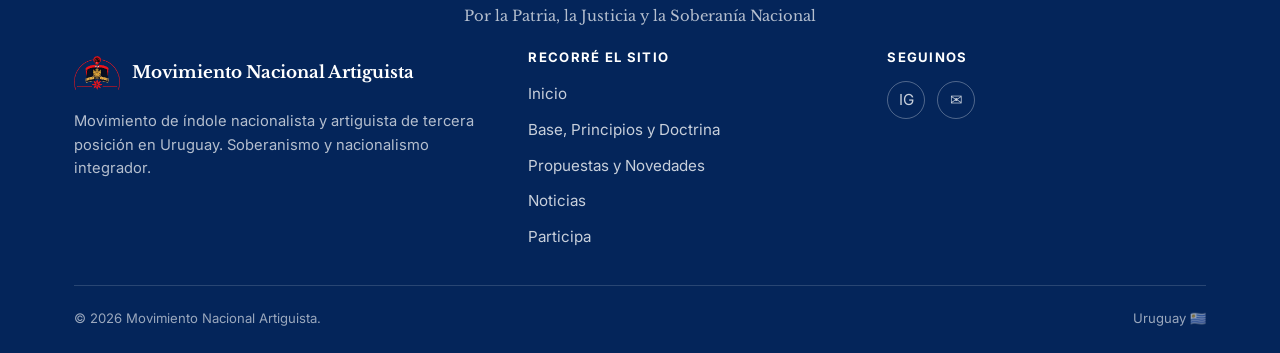
==== commit fecf9e46: "Acorta y justifica el texto de Donaciones Quita la última oración ("Si compartís este proyecto, ayud" ====
--- a/index.html
+++ b/index.html
@@ -94,7 +94,7 @@
     <div class="seccion__video-capa"></div>
     <div class="contenedor">
       <p class="eyebrow">Donaciones</p>
-      <p class="franja-lema__texto">El Movimiento Nacional Artiguista se sostiene con el aporte de quienes creen en esta causa. Cada colaboración nos permite imprimir material, organizar actividades y llegar a más uruguayos con nuestras ideas. Si compartís este proyecto, ayudanos a financiarlo.</p>
+      <p class="franja-lema__texto">El Movimiento Nacional Artiguista se sostiene con el aporte de quienes creen en esta causa. Cada colaboración nos permite imprimir material, organizar actividades y llegar a más uruguayos con nuestras ideas.</p>
       <a href="participa.html" class="boton boton-rojo">Quiero colaborar</a>
     </div>
   </section>
--- a/assets/css/styles.css
+++ b/assets/css/styles.css
@@ -224,9 +224,7 @@
   content: "";
   position: absolute; top: 0; left: 0; right: 0; height: 4px;
   background: var(--rojo);
-  z-index: 2;
-}
-.franja-lema > .contenedor { position: relative; z-index: 2; }
+}
 .franja-lema p {
   margin: 0;
   font-family: var(--fuente-titulo);
@@ -239,6 +237,7 @@
   font-size: 1.05rem;
   line-height: 1.65;
   letter-spacing: normal;
+  text-align: justify;
   max-width: 640px;
   margin: 0 auto 26px;
   color: rgba(255,255,255,.88);
@@ -251,10 +250,9 @@
 .seccion--video { position: relative; overflow: hidden; }
 .seccion__video-fondo {
   position: absolute; inset: 0; width: 100%; height: 100%;
-  object-fit: cover; z-index: 0;
-}
-.seccion__video-capa { position: absolute; inset: 0; background: rgba(6,10,20,.55); z-index: 1; }
-.seccion--video > .contenedor { position: relative; z-index: 2; }
+  object-fit: cover; z-index: -2;
+}
+.seccion__video-capa { position: absolute; inset: 0; background: rgba(6,10,20,.55); z-index: -1; }
 .seccion--video .seccion__cabecera p.eyebrow { color: #fff; }
 .seccion--video .seccion__cabecera p.eyebrow::before { background: #fff; }
 .seccion--video .seccion__cabecera h2 { color: #fff; }
@@ -270,7 +268,6 @@
 .hero__firma { display: block; width: min(70%, 260px); height: auto; margin: 10px auto 28px; transform: translateX(-18px); }
 .hero__logo { display: flex; align-items: center; justify-content: flex-end; }
 .hero__logo img { width: min(100%, 380px); }
-.hero--video > .contenedor { position: relative; z-index: 2; }
 .hero--video .eyebrow { color: #fff; }
 .hero--video .eyebrow::before { background: #fff; }
 .hero--video h1,
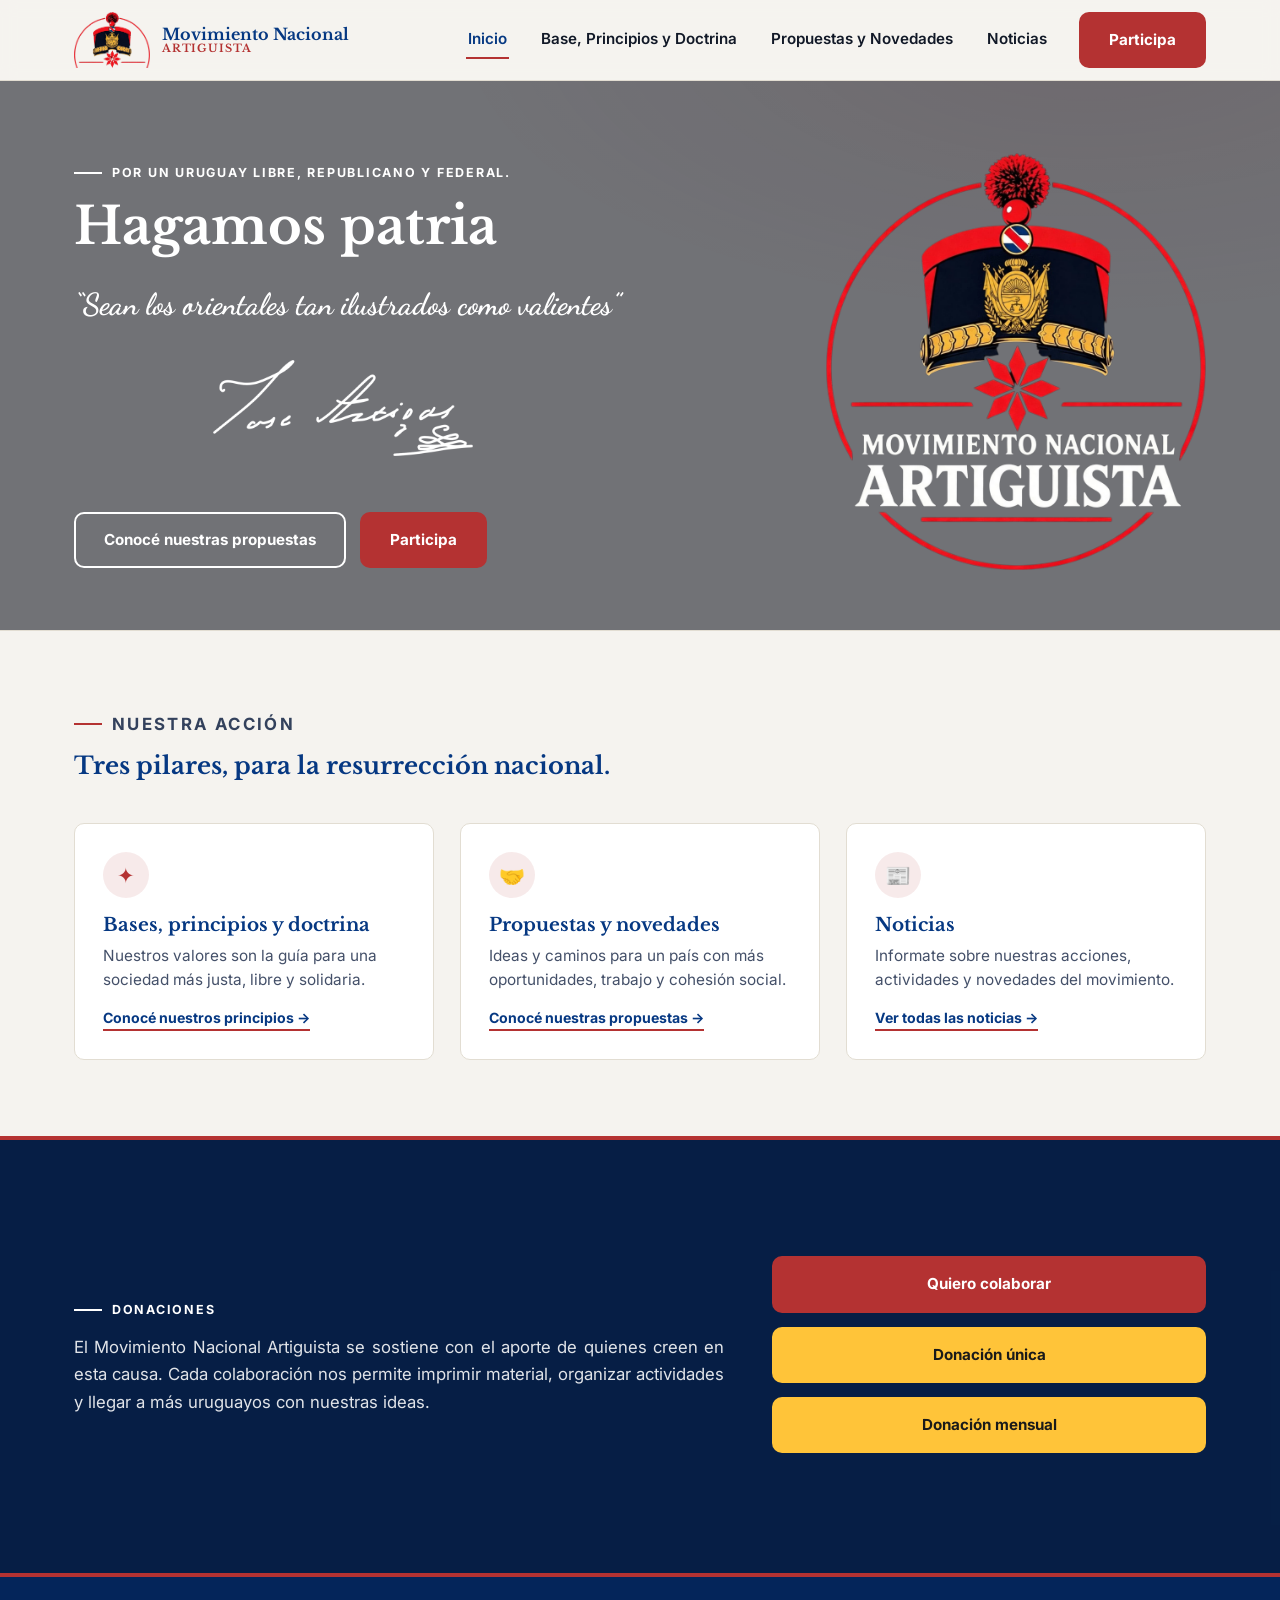
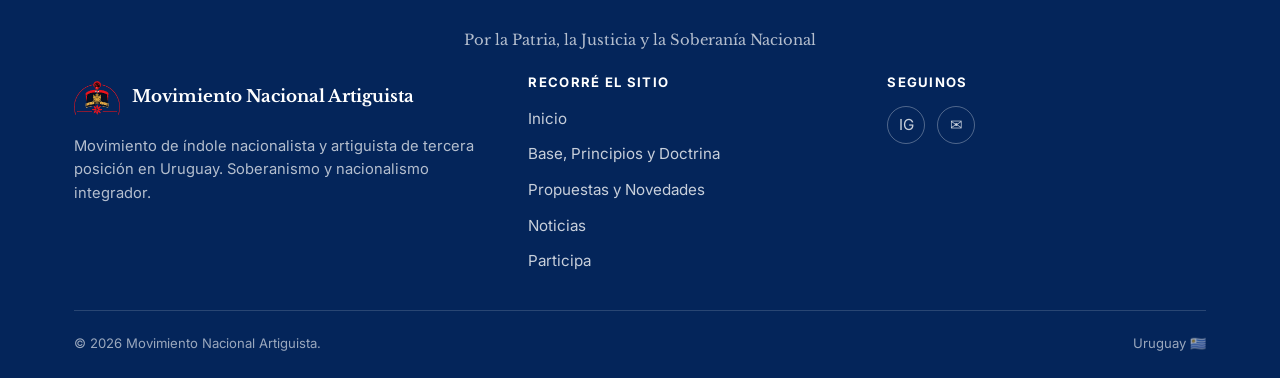
==== commit 4cb678e8: "Rediseña la sección Donaciones: más alta, dos columnas y botones PayPal - Más padding vertical para " ====
--- a/index.html
+++ b/index.html
@@ -92,10 +92,17 @@
       <source src="assets/video/bandera-ondea.mp4" type="video/mp4">
     </video>
     <div class="seccion__video-capa"></div>
-    <div class="contenedor">
-      <p class="eyebrow">Donaciones</p>
-      <p class="franja-lema__texto">El Movimiento Nacional Artiguista se sostiene con el aporte de quienes creen en esta causa. Cada colaboración nos permite imprimir material, organizar actividades y llegar a más uruguayos con nuestras ideas.</p>
-      <a href="participa.html" class="boton boton-rojo">Quiero colaborar</a>
+    <div class="contenedor franja-lema__grid">
+      <div class="franja-lema__col">
+        <p class="eyebrow">Donaciones</p>
+        <p class="franja-lema__texto">El Movimiento Nacional Artiguista se sostiene con el aporte de quienes creen en esta causa. Cada colaboración nos permite imprimir material, organizar actividades y llegar a más uruguayos con nuestras ideas.</p>
+      </div>
+      <div class="franja-lema__botones">
+        <a href="participa.html" class="boton boton-rojo">Quiero colaborar</a>
+        <!-- Reemplazar estos href="#" por los links reales de PayPal cuando estén listos -->
+        <a href="#" class="boton boton-paypal">Donación única</a>
+        <a href="#" class="boton boton-paypal">Donación mensual</a>
+      </div>
     </div>
   </section>
 
--- a/assets/css/styles.css
+++ b/assets/css/styles.css
@@ -175,6 +175,7 @@
 /* ---------- Hero ---------- */
 .hero {
   position: relative;
+  z-index: 0;
   overflow: hidden;
   background:
     radial-gradient(1100px 500px at 85% -10%, rgba(180,50,50,.10), transparent 60%),
@@ -215,9 +216,9 @@
 .franja-lema {
   background: var(--azul);
   color: var(--blanco);
-  text-align: center;
-  padding: 56px 24px;
+  padding: 120px 24px;
   position: relative;
+  z-index: 0;
   overflow: hidden;
 }
 .franja-lema::before {
@@ -225,29 +226,33 @@
   position: absolute; top: 0; left: 0; right: 0; height: 4px;
   background: var(--rojo);
 }
-.franja-lema p {
-  margin: 0;
-  font-family: var(--fuente-titulo);
-  font-size: clamp(1.05rem, 2.2vw, 1.55rem);
-  letter-spacing: .02em;
-}
-.franja-lema .eyebrow { justify-content: center; }
+.franja-lema__grid {
+  display: grid;
+  grid-template-columns: 1.5fr 1fr;
+  gap: 48px;
+  align-items: center;
+}
+.franja-lema .eyebrow { color: var(--blanco); }
+.franja-lema .eyebrow::before { background: var(--blanco); }
 .franja-lema__texto {
   font-family: var(--fuente-texto);
   font-size: 1.05rem;
   line-height: 1.65;
   letter-spacing: normal;
   text-align: justify;
-  max-width: 640px;
-  margin: 0 auto 26px;
+  margin: 0;
   color: rgba(255,255,255,.88);
 }
+.franja-lema__botones { display: flex; flex-direction: column; gap: 14px; }
+.franja-lema__botones .boton { width: 100%; }
+.boton-paypal { background: #ffc439; color: #1a1a1a; }
+.boton-paypal:hover { background: #ffb703; }
 
 /* ---------- Secciones genéricas ---------- */
 .seccion { padding: 76px 24px; }
 .seccion--alterna { background: var(--blanco); border-top: 1px solid var(--borde); border-bottom: 1px solid var(--borde); }
 
-.seccion--video { position: relative; overflow: hidden; }
+.seccion--video { position: relative; z-index: 0; overflow: hidden; }
 .seccion__video-fondo {
   position: absolute; inset: 0; width: 100%; height: 100%;
   object-fit: cover; z-index: -2;
@@ -880,6 +885,8 @@
 @media (max-width: 900px) {
   .hero__grid { grid-template-columns: 1fr; }
   .hero__grafico { order: -1; max-width: 420px; margin: 0 auto; }
+  .franja-lema__grid { grid-template-columns: 1fr; }
+  .franja-lema__botones .boton { width: auto; }
   .grilla-3 { grid-template-columns: 1fr 1fr; }
   .pie__grid { grid-template-columns: 1fr 1fr; }
   .encabezado__barra--hub { flex-wrap: wrap; }
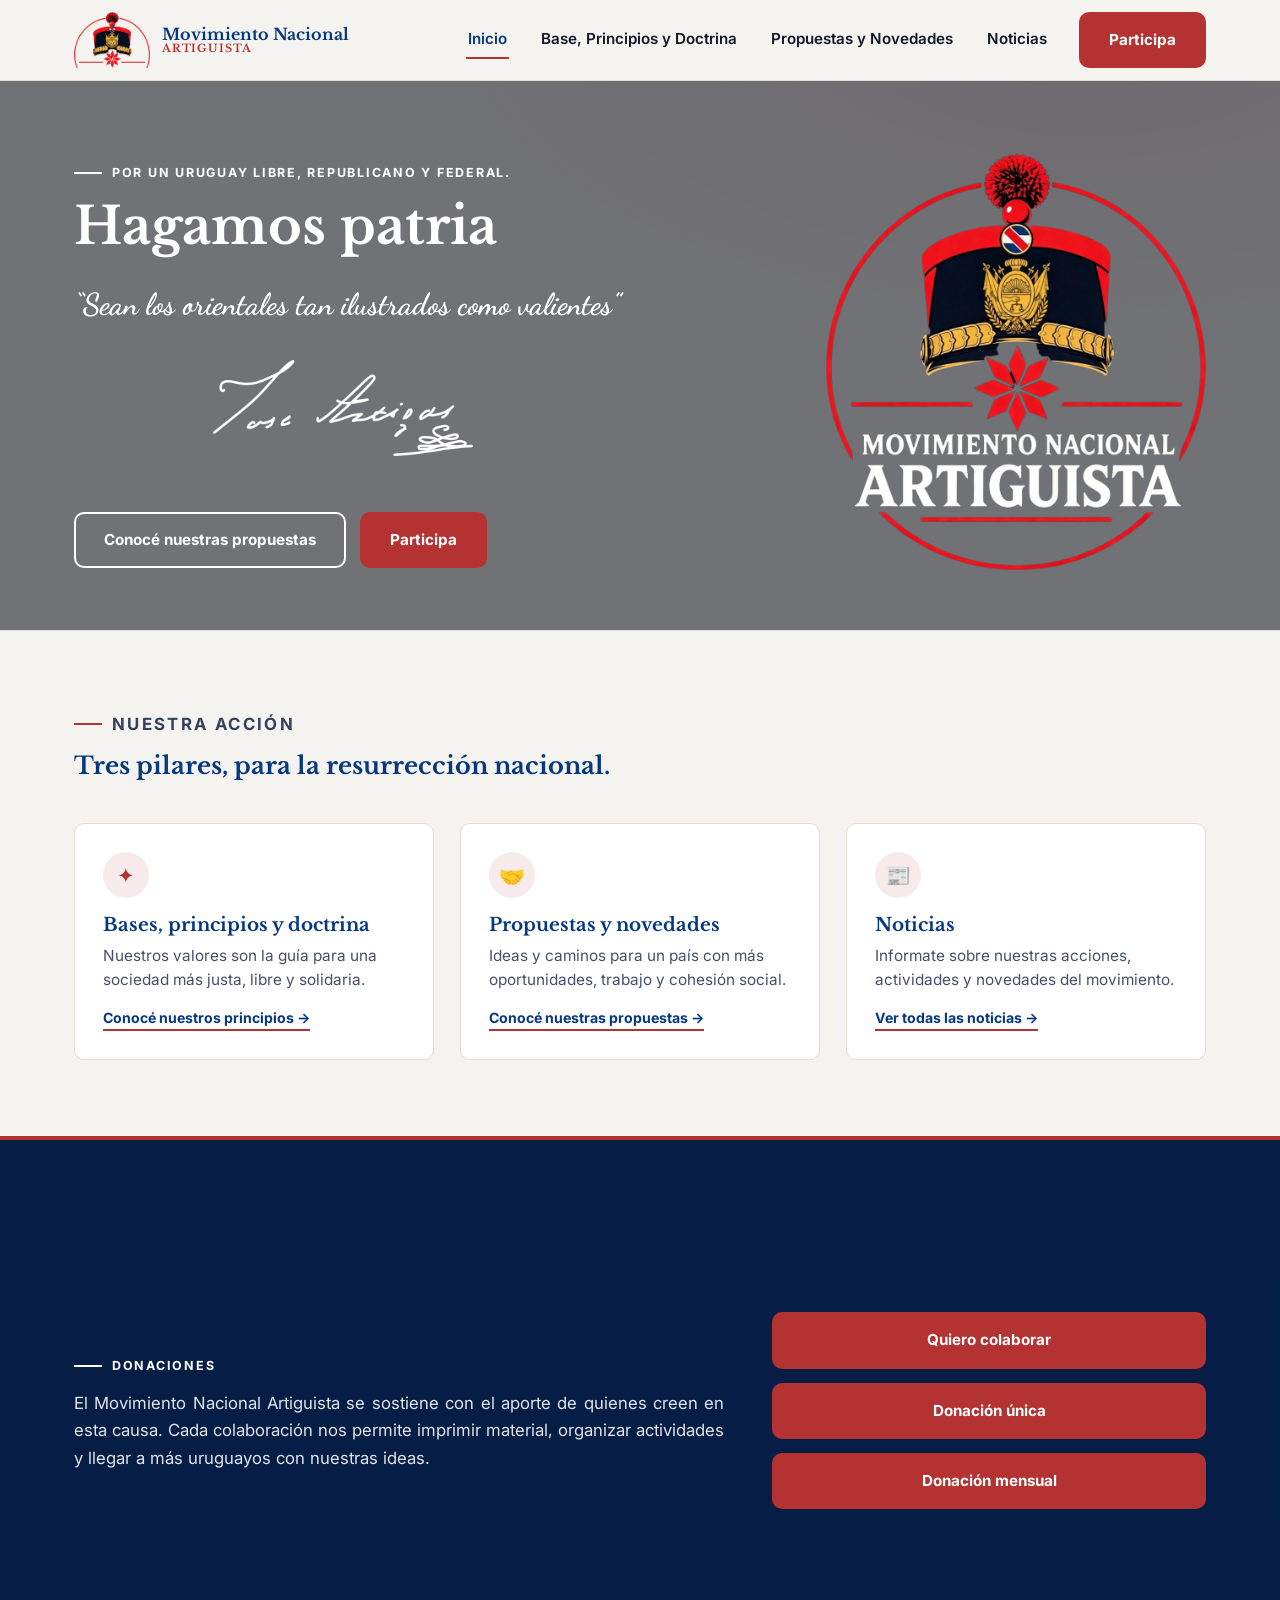
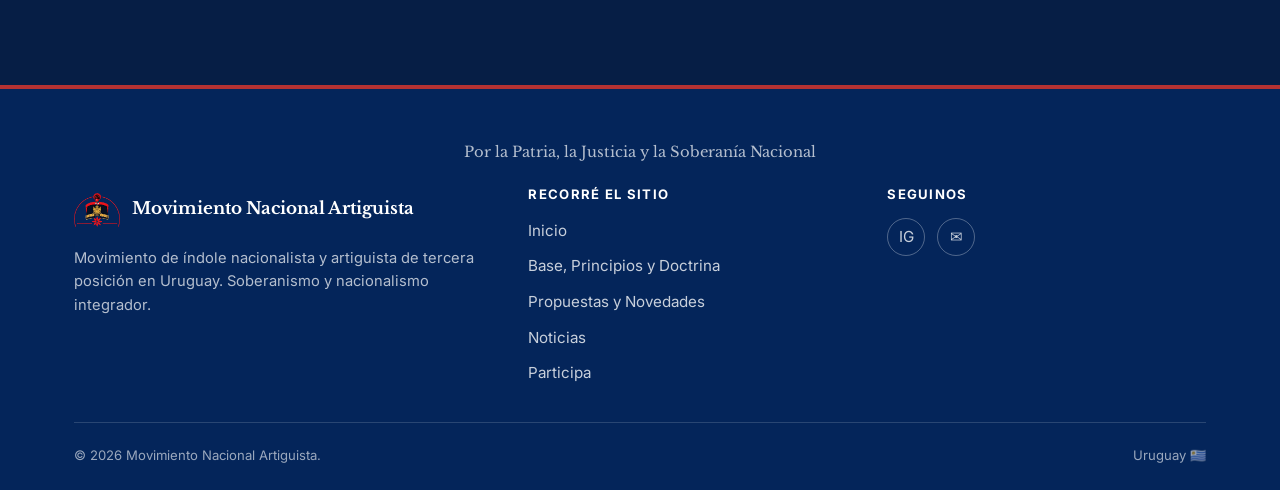
==== commit fc8d5c36: "Unifica el color de los botones de Donaciones en rojo "Donación única" y "Donación mensual" pasan de" ====
--- a/index.html
+++ b/index.html
@@ -100,8 +100,8 @@
       <div class="franja-lema__botones">
         <a href="participa.html" class="boton boton-rojo">Quiero colaborar</a>
         <!-- Reemplazar estos href="#" por los links reales de PayPal cuando estén listos -->
-        <a href="#" class="boton boton-paypal">Donación única</a>
-        <a href="#" class="boton boton-paypal">Donación mensual</a>
+        <a href="#" class="boton boton-rojo">Donación única</a>
+        <a href="#" class="boton boton-rojo">Donación mensual</a>
       </div>
     </div>
   </section>
--- a/assets/css/styles.css
+++ b/assets/css/styles.css
@@ -216,7 +216,7 @@
 .franja-lema {
   background: var(--azul);
   color: var(--blanco);
-  padding: 120px 24px;
+  padding: 176px 24px;
   position: relative;
   z-index: 0;
   overflow: hidden;
@@ -245,8 +245,6 @@
 }
 .franja-lema__botones { display: flex; flex-direction: column; gap: 14px; }
 .franja-lema__botones .boton { width: 100%; }
-.boton-paypal { background: #ffc439; color: #1a1a1a; }
-.boton-paypal:hover { background: #ffb703; }
 
 /* ---------- Secciones genéricas ---------- */
 .seccion { padding: 76px 24px; }
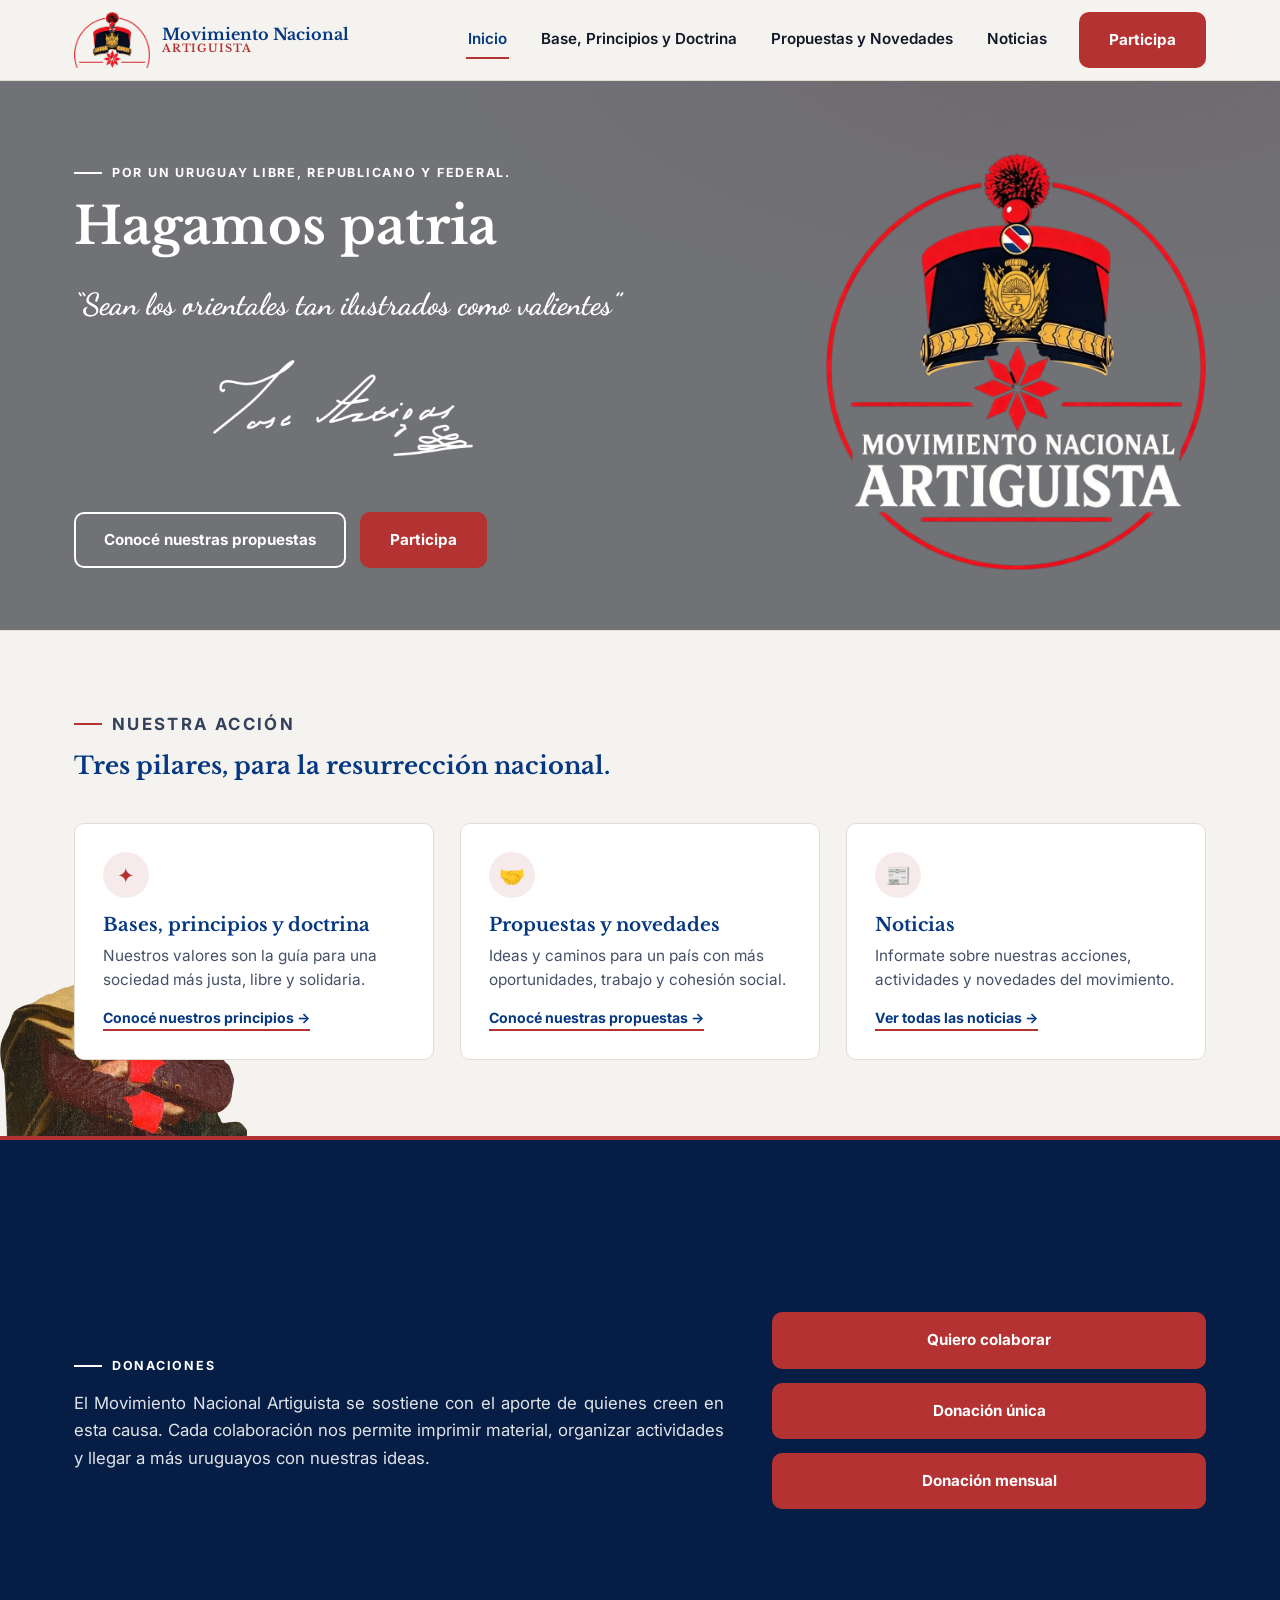
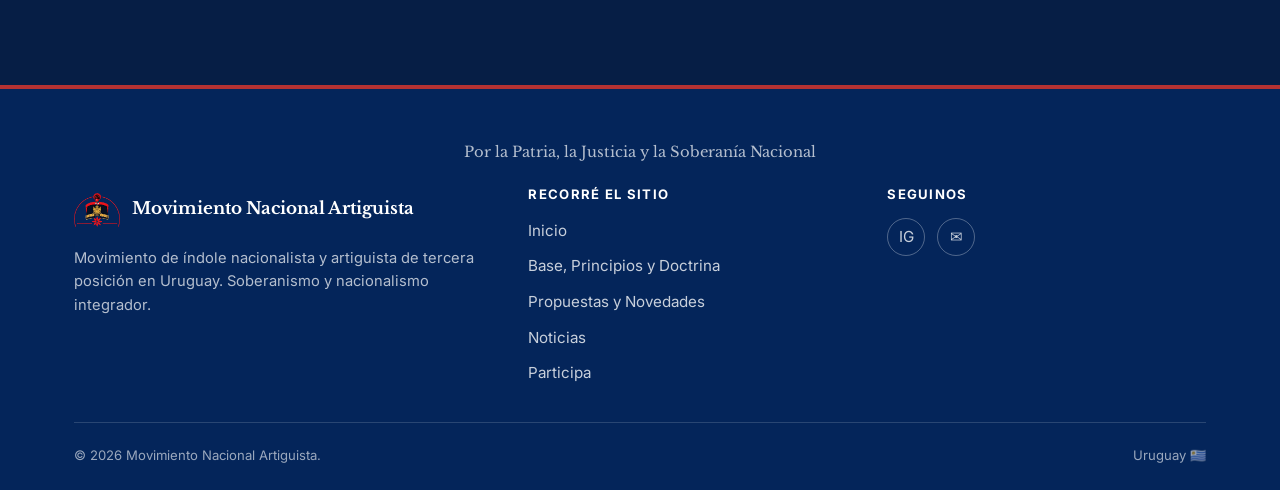
==== commit 94eed6bf: "Pasa la figura de Artigas a fondo y reduce su tamaño Deja de forzar el layout a dos columnas: las ta" ====
--- a/index.html
+++ b/index.html
@@ -58,7 +58,8 @@
     </div>
   </section>
 
-  <section class="seccion">
+  <section class="seccion seccion--accion" id="nuestra-accion">
+    <img src="assets/img/artigas-retrato.png" alt="José Artigas" class="accion__figura">
     <div class="contenedor">
       <div class="seccion__cabecera">
         <p class="eyebrow">Nuestra acción</p>
--- a/assets/css/styles.css
+++ b/assets/css/styles.css
@@ -279,6 +279,25 @@
 .hero--video .boton-secundario:hover { background: #fff; color: var(--azul); }
 .seccion__cabecera { max-width: 720px; margin-bottom: 44px; }
 .seccion__cabecera p { color: #33415c; font-size: 1.05rem; }
+
+/* ---------- Figura de Artigas en "Nuestra acción" (de fondo) ---------- */
+.seccion--accion { position: relative; z-index: 0; overflow: hidden; }
+.accion__figura {
+  position: absolute;
+  left: 0;
+  bottom: 0;
+  height: 260px;
+  width: auto;
+  z-index: -1;
+  object-fit: contain;
+  object-position: bottom left;
+  transform: translateX(-140%);
+  transition: transform 1.1s cubic-bezier(.22,.75,.25,1);
+}
+.seccion--accion.en-vista .accion__figura { transform: translateX(0); }
+@media (prefers-reduced-motion: reduce) {
+  .accion__figura { transition: none; }
+}
 
 .pagina-hero {
   padding: 56px 24px 44px;
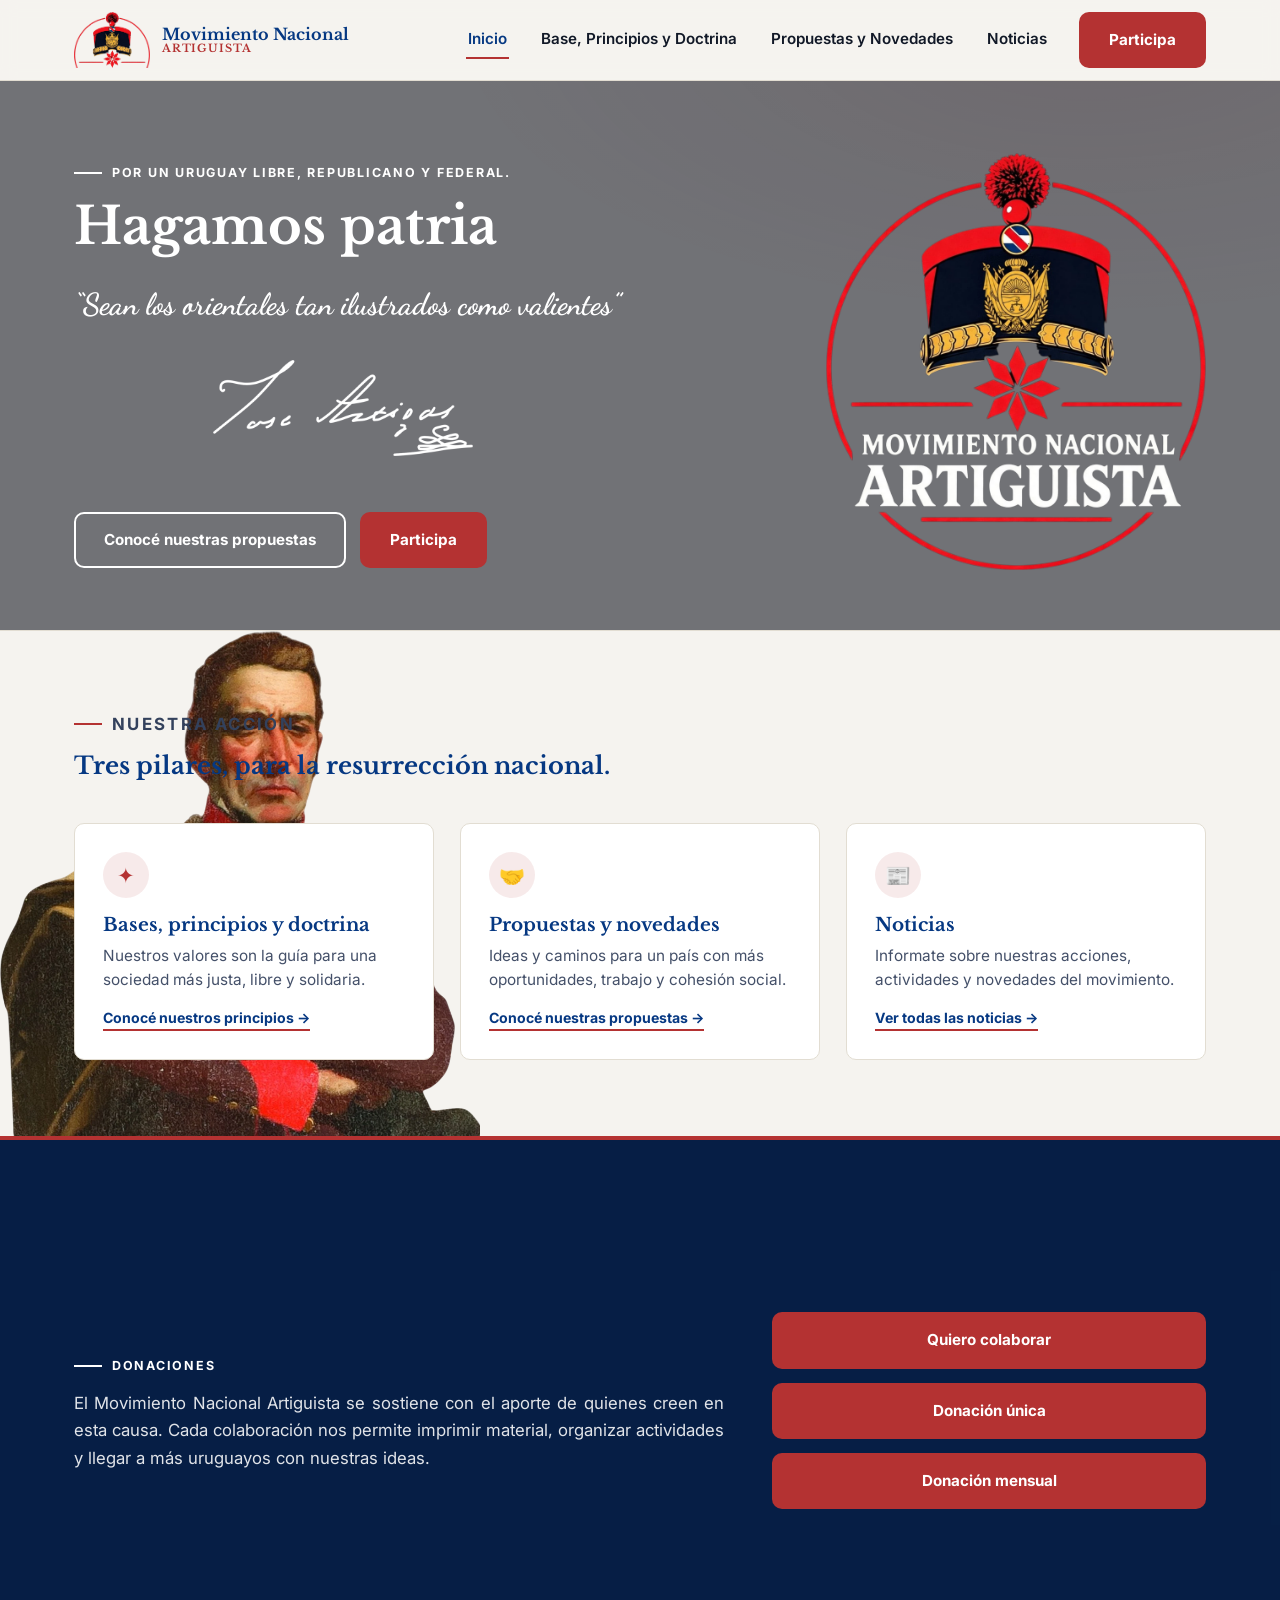
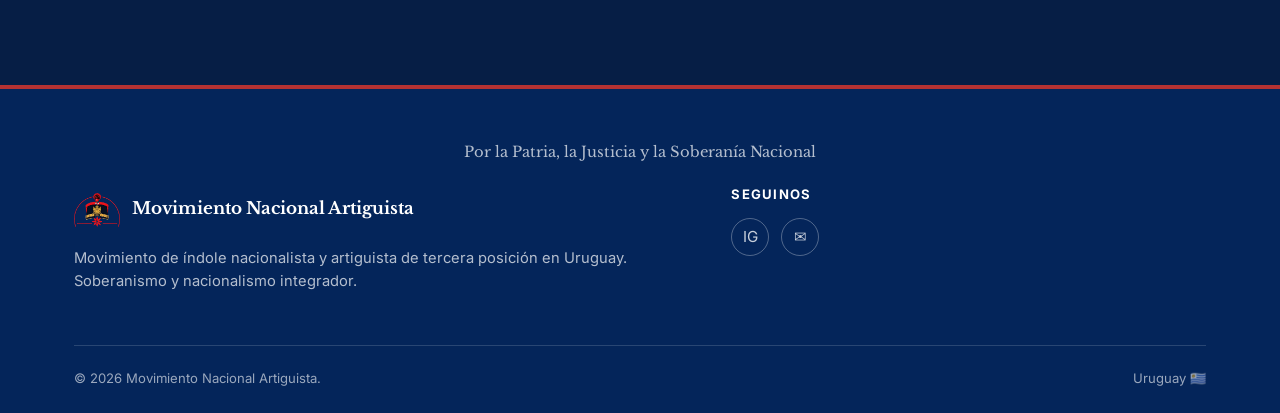
==== commit 6fc20e85: "Quita la columna "Recorré el sitio" / "Ideario" del footer Se elimina el bloque de enlaces de navega" ====
--- a/index.html
+++ b/index.html
@@ -121,16 +121,6 @@
         <p>Movimiento de índole nacionalista y artiguista de tercera posición en Uruguay. Soberanismo y nacionalismo integrador.</p>
       </div>
       <div>
-        <h4>Recorré el sitio</h4>
-        <ul>
-          <li><a href="index.html">Inicio</a></li>
-          <li><a href="principios.html">Base, Principios y Doctrina</a></li>
-          <li><a href="propuestas.html">Propuestas y Novedades</a></li>
-          <li><a href="noticias.html">Noticias</a></li>
-          <li><a href="participa.html">Participa</a></li>
-        </ul>
-      </div>
-      <div>
         <h4>Seguinos</h4>
         <div class="pie__redes">
           <a href="https://www.instagram.com/movimiento_nacionalartiguista/" target="_blank" rel="noopener">IG</a>
--- a/assets/css/styles.css
+++ b/assets/css/styles.css
@@ -285,12 +285,12 @@
 .accion__figura {
   position: absolute;
   left: 0;
-  bottom: 0;
-  height: 260px;
+  top: 0;
+  height: 100%;
   width: auto;
   z-index: -1;
   object-fit: contain;
-  object-position: bottom left;
+  object-position: top left;
   transform: translateX(-140%);
   transition: transform 1.1s cubic-bezier(.22,.75,.25,1);
 }
@@ -444,7 +444,7 @@
 }
 .pie__grid {
   display: grid;
-  grid-template-columns: 1.3fr 1fr 1fr;
+  grid-template-columns: 1.3fr 1fr;
   gap: 40px;
   padding-bottom: 36px;
   border-bottom: 1px solid rgba(255,255,255,.15);
